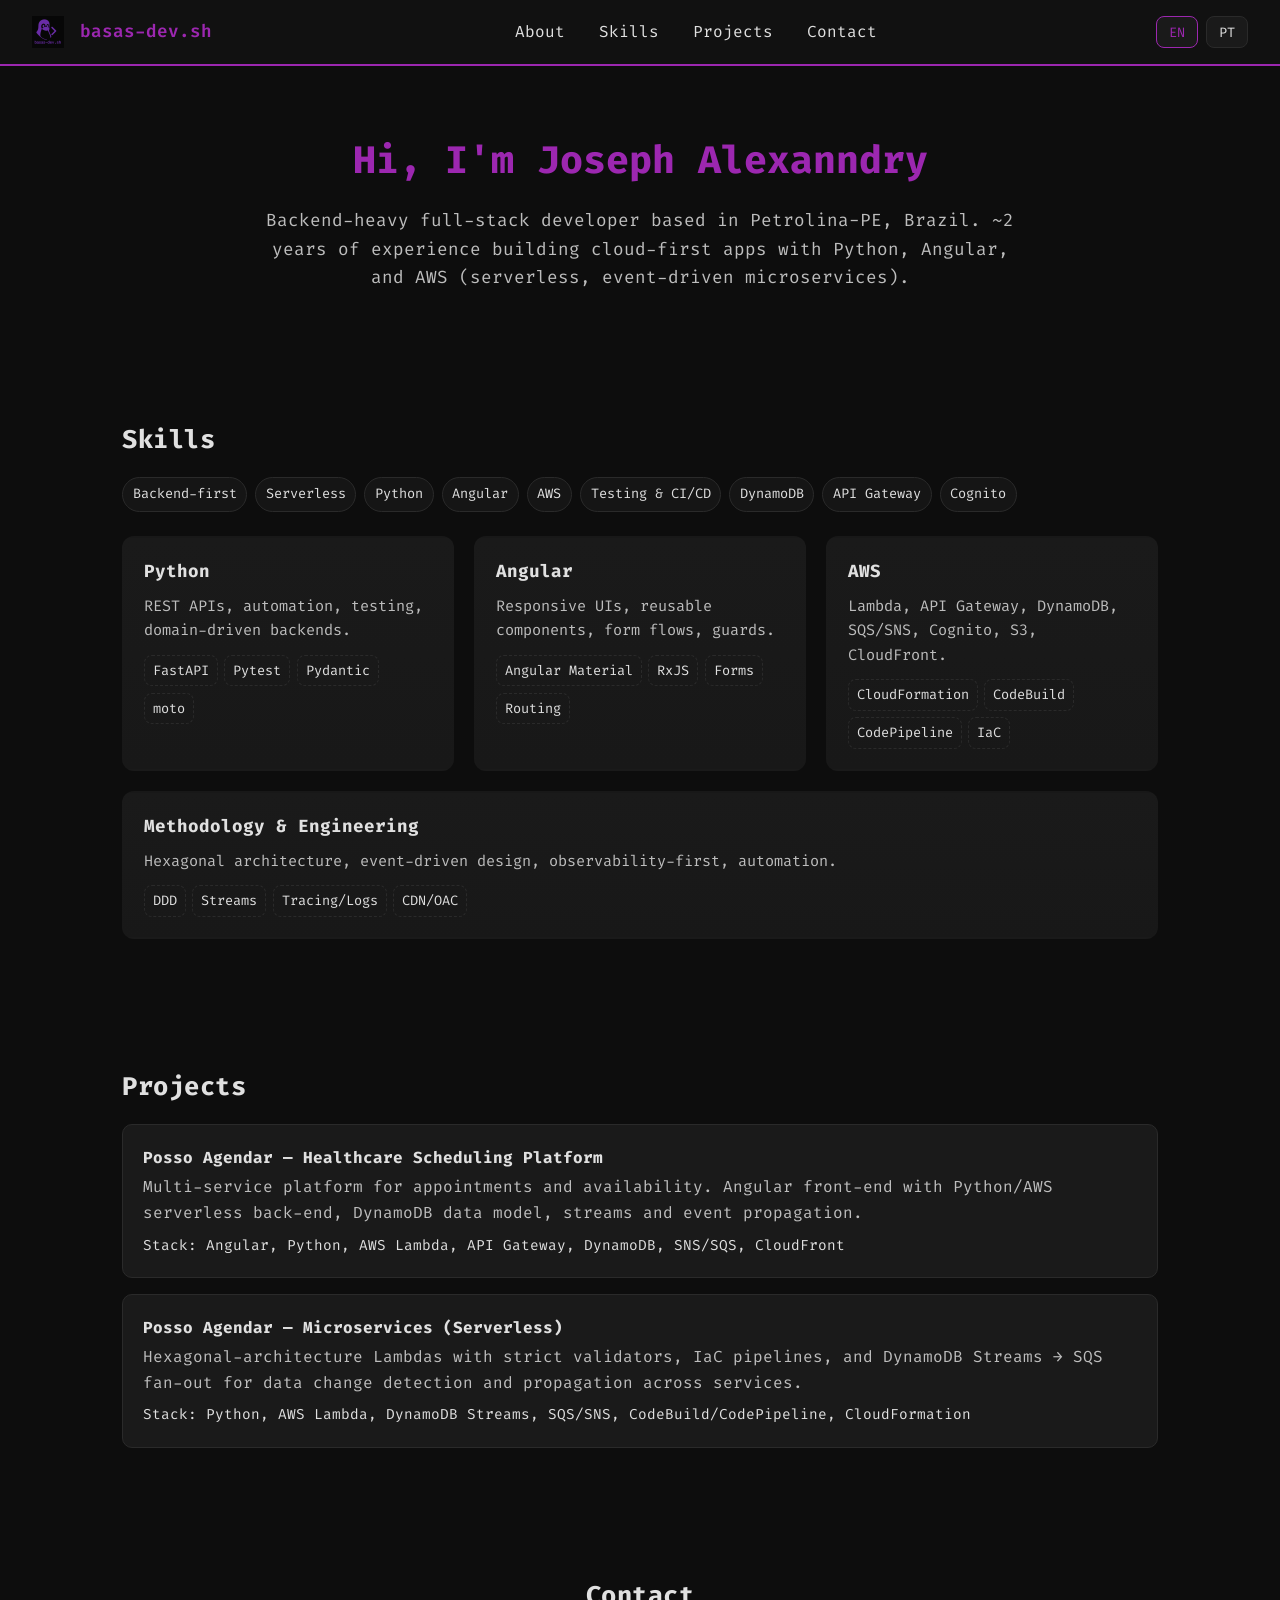
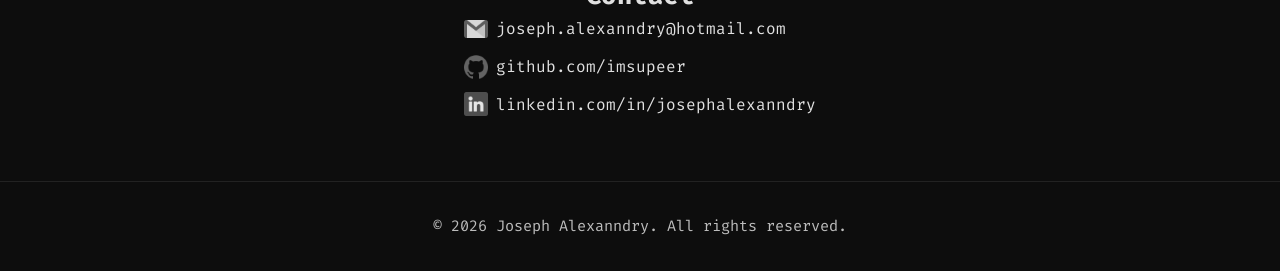
==== index.html @ 950408dd "correct name" ====
<!DOCTYPE html>
<html lang="en" data-lang="en">
  <head>
    <meta charset="UTF-8" />
    <meta name="viewport" content="width=device-width, initial-scale=1" />
    <title>Portfolio | Joseph Alexanndry</title>
    <link rel="icon" href="assets/favicon.ico" type="image/x-icon" />
    <link rel="preconnect" href="https://fonts.googleapis.com" />
    <link rel="preconnect" href="https://fonts.gstatic.com" crossorigin />
    <link href="https://fonts.googleapis.com/css2?family=Fira+Code:wght@400;600&display=swap" rel="stylesheet" />
    <link rel="stylesheet" href="styles.css" />
    <script defer src="script.js"></script>
  </head>
  <body>
    <header>
      <div class="logo">
        <img src="assets/logo.png" alt="Logo" class="logo-icon" />
        basas-dev.sh
      </div>
      <nav>
        <a href="#about" data-i18n="nav.about">About</a>
        <a href="#skills" data-i18n="nav.skills">Skills</a>
        <a href="#projects" data-i18n="nav.projects">Projects</a>
        <a href="#contact" data-i18n="nav.contact">Contact</a>
      </nav>
      <div class="lang-switch">
        <button id="btn-en" data-lang-btn="en" aria-pressed="true">EN</button>
        <button id="btn-pt" data-lang-btn="pt" aria-pressed="false">PT</button>
      </div>
    </header>

    <main>
      <section id="about" class="hero">
        <h1 data-i18n="hero.title">Hi, I'm Joseph Alexanndry</h1>
        <p data-i18n="hero.subtitle">
          Backend-heavy full-stack developer based in Petrolina-PE, Brazil. ~2 years of experience building cloud-first apps with Python, Angular, and
          AWS (serverless, event-driven microservices).
        </p>
      </section>

      <section id="skills" class="skills-section">
        <h2 data-i18n="skills.title">Skills</h2>

        <div class="skills-highlight">
          <div class="badge" data-i18n="skills.badges.backend">Backend-first</div>
          <div class="badge" data-i18n="skills.badges.serverless">Serverless</div>
          <div class="badge">Python</div>
          <div class="badge">Angular</div>
          <div class="badge">AWS</div>
          <div class="badge" data-i18n="skills.badges.testing">Testing & CI/CD</div>
          <div class="badge">DynamoDB</div>
          <div class="badge">API Gateway</div>
          <div class="badge">Cognito</div>
        </div>

        <div class="skill-grid emphasis">
          <article class="skill-card">
            <h3>Python</h3>
            <p data-i18n="skills.python.desc">REST APIs, automation, testing, domain-driven backends.</p>
            <ul class="chips">
              <li>FastAPI</li>
              <li>Pytest</li>
              <li>Pydantic</li>
              <li>moto</li>
            </ul>
          </article>

          <article class="skill-card">
            <h3>Angular</h3>
            <p data-i18n="skills.angular.desc">Responsive UIs, reusable components, form flows, guards.</p>
            <ul class="chips">
              <li>Angular Material</li>
              <li>RxJS</li>
              <li>Forms</li>
              <li>Routing</li>
            </ul>
          </article>

          <article class="skill-card">
            <h3>AWS</h3>
            <p data-i18n="skills.aws.desc">Lambda, API Gateway, DynamoDB, SQS/SNS, Cognito, S3, CloudFront.</p>
            <ul class="chips">
              <li>CloudFormation</li>
              <li>CodeBuild</li>
              <li>CodePipeline</li>
              <li>IaC</li>
            </ul>
          </article>

          <article class="skill-card wide">
            <h3 data-i18n="skills.method.title">Methodology & Engineering</h3>
            <p data-i18n="skills.method.desc">Hexagonal architecture, event-driven design, observability-first, automation.</p>
            <ul class="chips">
              <li>DDD</li>
              <li>Streams</li>
              <li>Tracing/Logs</li>
              <li>CDN/OAC</li>
            </ul>
          </article>
        </div>
      </section>

      <section id="projects" class="projects">
        <h2 data-i18n="projects.title">Projects</h2>

        <div class="project-card">
          <h4>Posso Agendar — Healthcare Scheduling Platform</h4>
          <p data-i18n="projects.pa.desc">
            Multi-service platform for appointments and availability. Angular front-end with Python/AWS serverless back-end, DynamoDB data model,
            streams and event propagation.
          </p>
          <p class="stack">Stack: Angular, Python, AWS Lambda, API Gateway, DynamoDB, SNS/SQS, CloudFront</p>
        </div>

        <div class="project-card">
          <h4>Posso Agendar — Microservices (Serverless)</h4>
          <p data-i18n="projects.ms.desc">
            Hexagonal-architecture Lambdas with strict validators, IaC pipelines, and DynamoDB Streams → SQS fan-out for data change detection and
            propagation across services.
          </p>
          <p class="stack">Stack: Python, AWS Lambda, DynamoDB Streams, SQS/SNS, CodeBuild/CodePipeline, CloudFormation</p>
        </div>
      </section>

      <section id="contact" class="contact">
        <h2 data-i18n="contact.title">Contact</h2>
        <div class="contact-grid">
          <a href="mailto:joseph.alexanndry@hotmail.com" aria-label="Email">
            <img src="assets/mail.png" alt="Email" class="contact-icon" />
            <span>joseph.alexanndry@hotmail.com</span>
          </a>
          <a href="https://github.com/imsupeer" target="_blank" rel="noreferrer" aria-label="GitHub">
            <img src="assets/github.png" alt="GitHub" class="contact-icon" />
            <span>github.com/imsupeer</span>
          </a>
          <a href="https://www.linkedin.com/in/josephalexanndry" target="_blank" rel="noreferrer" aria-label="LinkedIn">
            <img src="assets/linkedin.png" alt="LinkedIn" class="contact-icon" />
            <span>linkedin.com/in/josephalexanndry</span>
          </a>
        </div>
      </section>
    </main>

    <footer>&copy; <span id="year"></span> Joseph Alexanndry. <span data-i18n="footer.rights">All rights reserved.</span></footer>
  </body>
</html>
---- styles.css ----
:root {
  --bg-color: #0d0d0d;
  --text-color: #e0e0e0;
  --accent-color: #9c27b0;
  --muted: #bdbdbd;
  --card: #1a1a1a;
  --font-family: 'Fira Code', monospace;
}

* {
  margin: 0;
  padding: 0;
  box-sizing: border-box;
}

body {
  background-color: var(--bg-color);
  color: var(--text-color);
  font-family: var(--font-family);
  line-height: 1.6;
}

header {
  display: flex;
  gap: 1rem;
  justify-content: space-between;
  align-items: center;
  padding: 1rem 2rem;
  background: #111;
  border-bottom: 2px solid var(--accent-color);
  position: sticky;
  top: 0;
  z-index: 100;
}

.logo-icon {
  width: 32px;
  height: 32px;
  margin-right: 0.5rem;
}

.logo {
  font-size: 1.1rem;
  color: var(--accent-color);
  display: flex;
  align-items: center;
  font-weight: 600;
  gap: 0.5rem;
}

nav a {
  margin-left: 1.5rem;
  color: var(--text-color);
  text-decoration: none;
  position: relative;
  transition: color 0.25s ease;
}

nav a:hover {
  color: var(--accent-color);
}

nav a::after {
  content: '';
  position: absolute;
  width: 0;
  height: 2px;
  background: var(--accent-color);
  left: 0;
  bottom: -4px;
  transition: width 0.25s ease;
}

nav a:hover::after {
  width: 100%;
}

.lang-switch {
  display: flex;
  gap: 0.5rem;
}

.lang-switch button {
  background: #1a1a1a;
  color: var(--text-color);
  border: 1px solid #2a2a2a;
  border-radius: 8px;
  padding: 0.4rem 0.75rem;
  cursor: pointer;
  font-family: var(--font-family);
  font-size: 0.85rem;
}

.lang-switch button[aria-pressed='true'] {
  border-color: var(--accent-color);
  color: var(--accent-color);
}

main section {
  padding: 4rem 2rem;
  max-width: 1100px;
  margin: 0 auto;
}

.hero {
  text-align: center;
}

.hero h1 {
  font-size: 2.4rem;
  margin-bottom: 1rem;
  color: var(--accent-color);
}

.hero p {
  font-size: 1.1rem;
  max-width: 760px;
  margin: 0.5rem auto 0;
  color: var(--muted);
}

.skills-section h2,
.projects h2,
.contact h2 {
  font-size: 1.6rem;
  letter-spacing: 0.5px;
}

.skills-highlight {
  display: flex;
  flex-wrap: wrap;
  gap: 0.5rem;
  margin: 1rem 0 1.5rem;
}

.badge {
  background: #151515;
  border: 1px solid #2a2a2a;
  padding: 0.35rem 0.6rem;
  border-radius: 999px;
  font-size: 0.85rem;
}

.skill-grid {
  display: grid;
  grid-template-columns: repeat(auto-fit, minmax(260px, 1fr));
  gap: 1.25rem;
}

.skill-grid.emphasis .skill-card {
  background: linear-gradient(180deg, #1a1a1a 0%, #181818 100%);
  border: 2px solid transparent;
  transition: transform 0.25s ease, border-color 0.25s ease, box-shadow 0.25s ease;
}

.skill-card {
  padding: 1.25rem;
  border-radius: 12px;
}

.skill-card:hover {
  transform: translateY(-4px);
  border-color: var(--accent-color);
  box-shadow: 0 8px 24px rgba(0, 0, 0, 0.35);
}

.skill-card h3 {
  margin-bottom: 0.5rem;
  color: var(--text-color);
  font-size: 1.1rem;
}

.skill-card p {
  color: var(--muted);
  font-size: 0.95rem;
  margin-bottom: 0.75rem;
}

.skill-card.wide {
  grid-column: 1/-1;
}

.chips {
  display: flex;
  flex-wrap: wrap;
  gap: 0.4rem;
  list-style: none;
}

.chips li {
  border: 1px dashed #2a2a2a;
  padding: 0.25rem 0.5rem;
  border-radius: 8px;
  font-size: 0.85rem;
  color: var(--text-color);
}

.projects {
  display: grid;
  gap: 1rem;
}

.project-card {
  background: #1a1a1a;
  padding: 1.25rem;
  border-radius: 10px;
  border: 1px solid #2a2a2a;
}

.project-card h4 {
  color: var(--text-color);
  margin-bottom: 0.25rem;
}

.project-card p {
  color: var(--muted);
}

.project-card .stack {
  margin-top: 0.5rem;
  font-size: 0.9rem;
  color: var(--text-color);
}

.contact {
  text-align: center;
}

.contact-grid {
  display: grid;
  gap: 0.75rem;
  justify-content: center;
}

.contact a {
  display: inline-flex;
  align-items: center;
  gap: 0.5rem;
  color: var(--text-color);
  text-decoration: none;
}

.contact .contact-icon {
  width: 24px;
  height: 24px;
  filter: grayscale(1) brightness(0.9);
  transition: transform 0.2s ease, filter 0.2s ease;
}

.contact a:hover .contact-icon {
  transform: translateY(-2px);
  filter: none;
}

footer {
  text-align: center;
  padding: 2rem 1rem;
  border-top: 1px solid #222;
  color: var(--muted);
  font-size: 0.95rem;
}

@media (max-width: 720px) {
  header {
    padding: 0.75rem 1rem;
  }
  nav a {
    margin-left: 1rem;
  }
  .hero h1 {
    font-size: 2rem;
  }
}
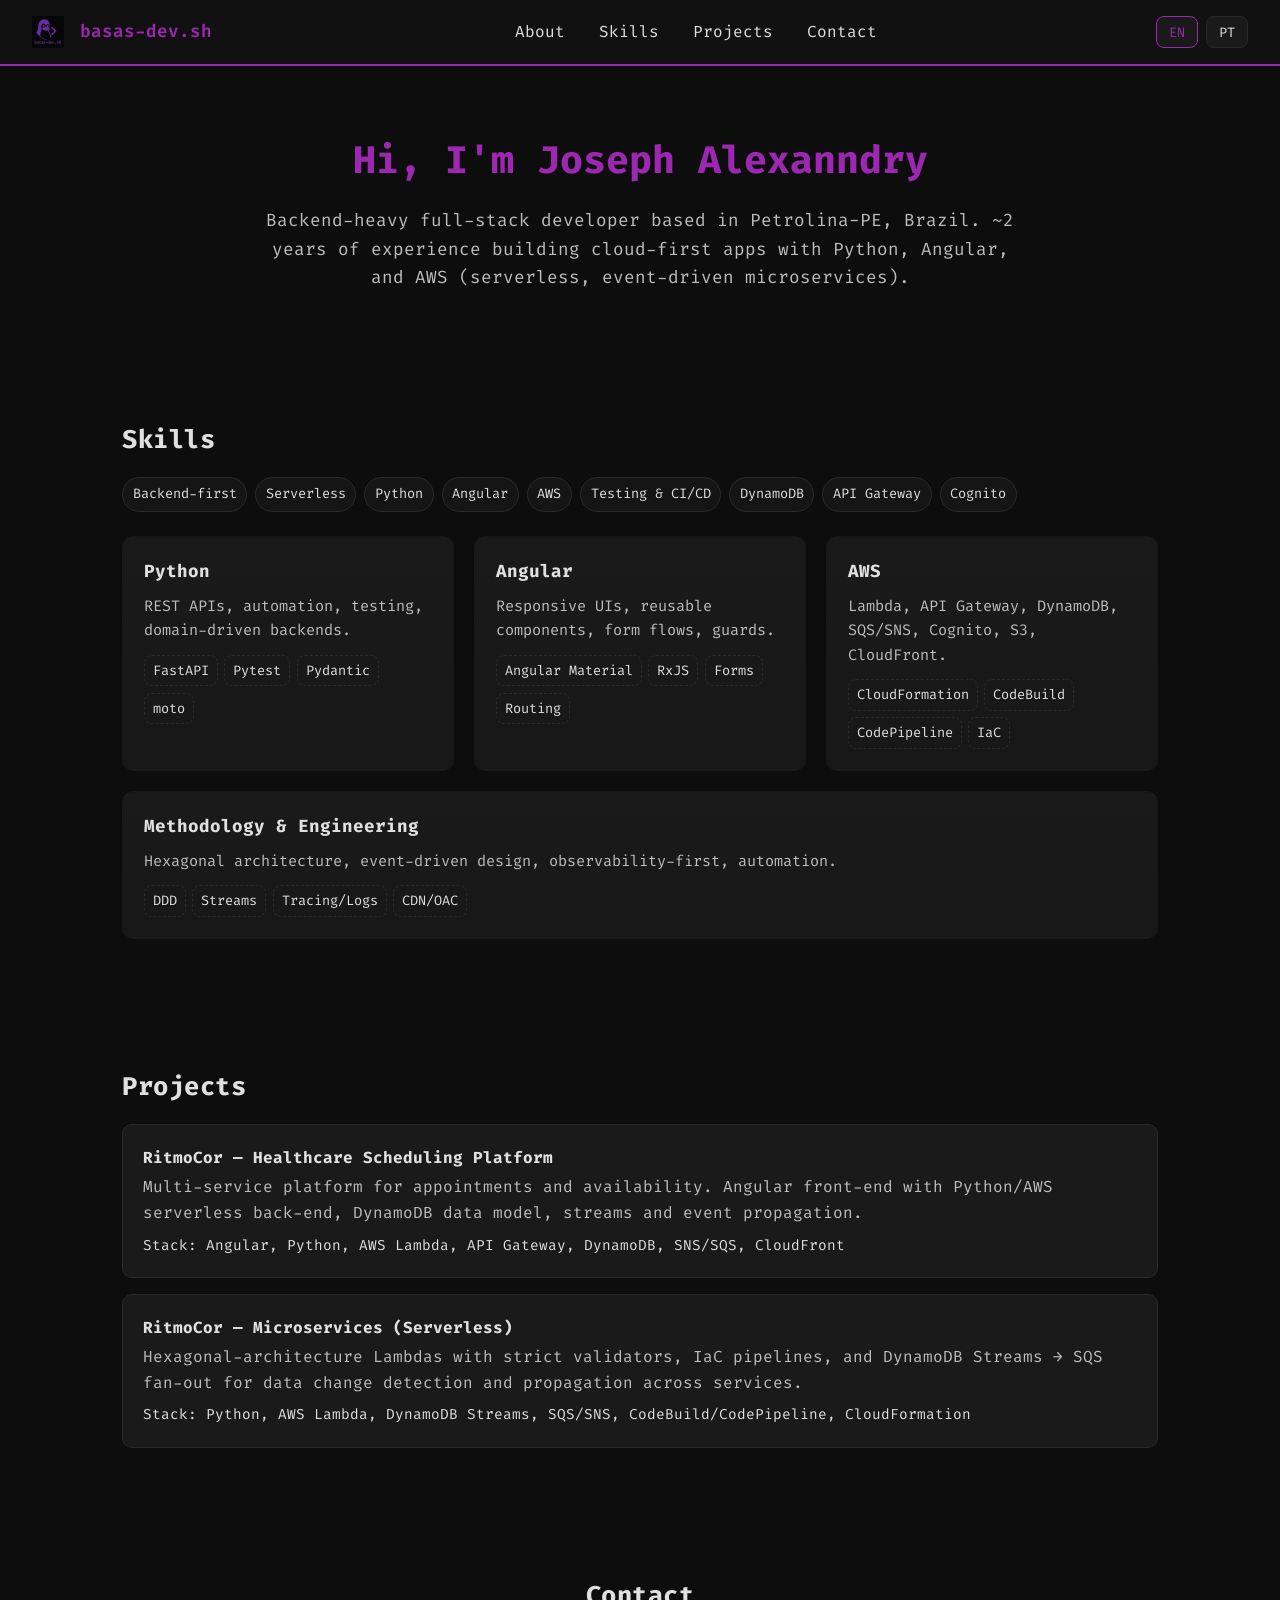
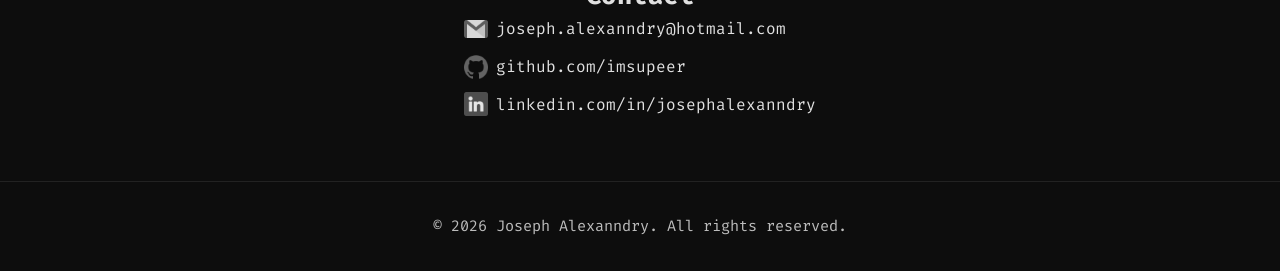
==== commit ac7dbf5f: "correct company name" ====
--- a/index.html
+++ b/index.html
@@ -104,7 +104,7 @@
         <h2 data-i18n="projects.title">Projects</h2>
 
         <div class="project-card">
-          <h4>Posso Agendar — Healthcare Scheduling Platform</h4>
+          <h4>RitmoCor — Healthcare Scheduling Platform</h4>
           <p data-i18n="projects.pa.desc">
             Multi-service platform for appointments and availability. Angular front-end with Python/AWS serverless back-end, DynamoDB data model,
             streams and event propagation.
@@ -113,7 +113,7 @@
         </div>
 
         <div class="project-card">
-          <h4>Posso Agendar — Microservices (Serverless)</h4>
+          <h4>RitmoCor — Microservices (Serverless)</h4>
           <p data-i18n="projects.ms.desc">
             Hexagonal-architecture Lambdas with strict validators, IaC pipelines, and DynamoDB Streams → SQS fan-out for data change detection and
             propagation across services.
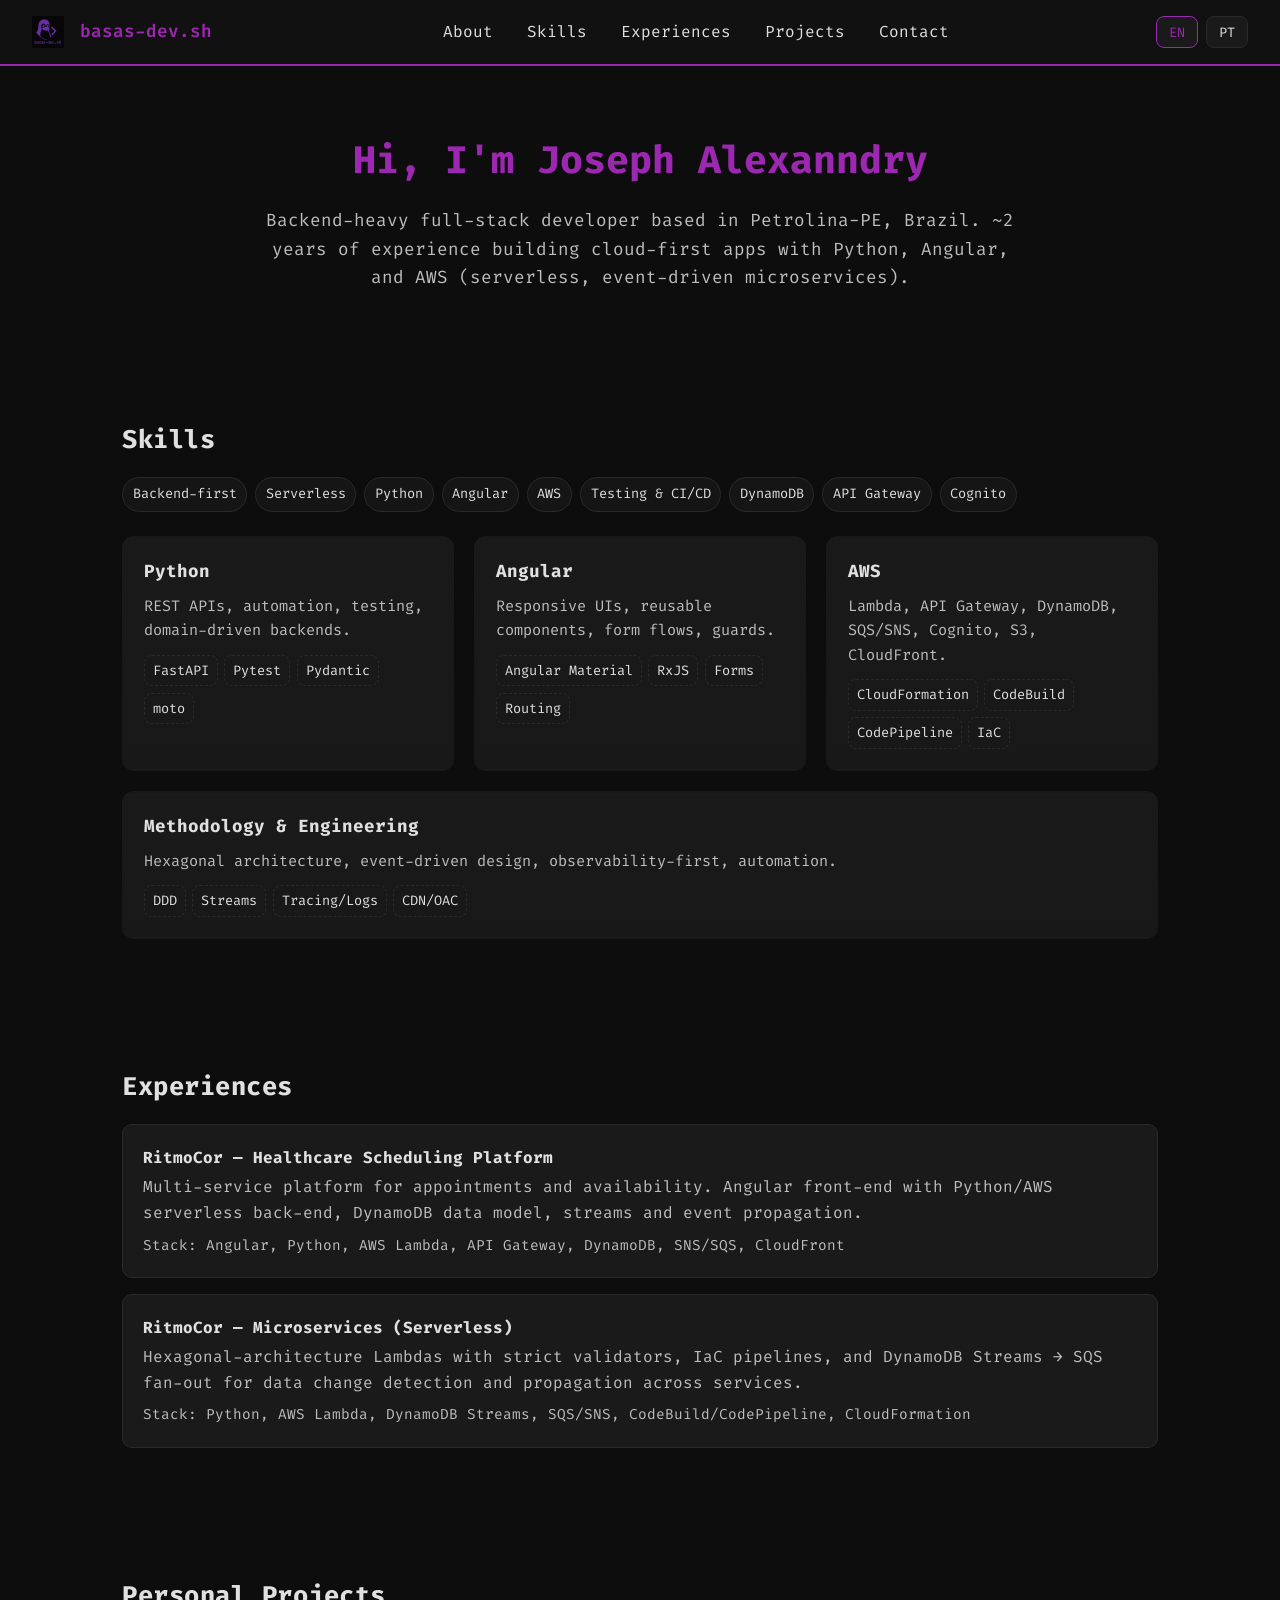
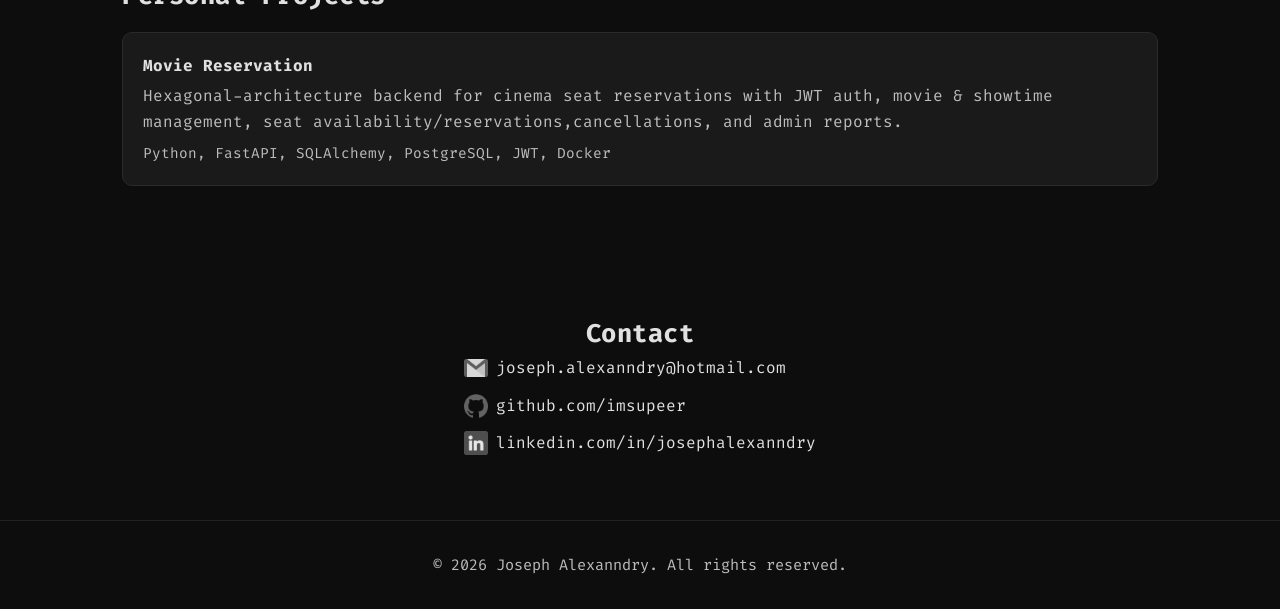
==== commit 75086ed9: "updating infos" ====
--- a/index.html
+++ b/index.html
@@ -20,6 +20,7 @@
       <nav>
         <a href="#about" data-i18n="nav.about">About</a>
         <a href="#skills" data-i18n="nav.skills">Skills</a>
+        <a href="#experiences" data-i18n="nav.experiences">Experiences</a>
         <a href="#projects" data-i18n="nav.projects">Projects</a>
         <a href="#contact" data-i18n="nav.contact">Contact</a>
       </nav>
@@ -100,26 +101,51 @@
         </div>
       </section>
 
-      <section id="projects" class="projects">
-        <h2 data-i18n="projects.title">Projects</h2>
+      <section id="experiences" class="experiences">
+        <h2 data-i18n="experiences.title">Experiences</h2>
 
-        <div class="project-card">
+        <div class="experience-card">
           <h4>RitmoCor — Healthcare Scheduling Platform</h4>
-          <p data-i18n="projects.pa.desc">
+          <p data-i18n="experiences.pa.desc">
             Multi-service platform for appointments and availability. Angular front-end with Python/AWS serverless back-end, DynamoDB data model,
             streams and event propagation.
           </p>
           <p class="stack">Stack: Angular, Python, AWS Lambda, API Gateway, DynamoDB, SNS/SQS, CloudFront</p>
         </div>
 
-        <div class="project-card">
+        <div class="experience-card">
           <h4>RitmoCor — Microservices (Serverless)</h4>
-          <p data-i18n="projects.ms.desc">
+          <p data-i18n="experiences.ms.desc">
             Hexagonal-architecture Lambdas with strict validators, IaC pipelines, and DynamoDB Streams → SQS fan-out for data change detection and
             propagation across services.
           </p>
           <p class="stack">Stack: Python, AWS Lambda, DynamoDB Streams, SQS/SNS, CodeBuild/CodePipeline, CloudFormation</p>
         </div>
+      </section>
+
+      <section id="projects" class="projects">
+        <h2 data-i18n="projects.title">Projects</h2>
+
+        <a class="project-card project-link" href="https://github.com/imsupeer/movieReservationSystemBackend" target="_blank" rel="noreferrer">
+          <h4>Movie Reservation</h4>
+          <p data-i18n="projects.movieres.desc">
+            Hexagonal-architecture backend for cinema seat reservations with JWT auth, movie & showtime management, seat availability/reservations,
+            cancellations, and admin reports.
+          </p>
+          <p class="stack">Python, FastAPI, SQLAlchemy, PostgreSQL, JWT, Docker</p>
+        </a>
+
+        <!-- <a class="project-card project-link" href="https://github.com/imsupeer/angular-cognito-admin-starter" target="_blank" rel="noreferrer">
+          <h4>angular-cognito-admin-starter</h4>
+          <p data-i18n="projects.angular.desc">Angular admin shell with Cognito auth, guards, interceptors and dark theme.</p>
+          <p class="stack">Angular, Material, Cognito</p>
+        </a>
+
+        <a class="project-card project-link" href="https://github.com/imsupeer/dynamodb-streams-change-propagation" target="_blank" rel="noreferrer">
+          <h4>dynamodb-streams-change-propagation</h4>
+          <p data-i18n="projects.streams.desc">CDC pattern with Streams → SQS, idempotency, DLQ and replay.</p>
+          <p class="stack">Lambda, DynamoDB Streams, SQS/SNS</p>
+        </a> -->
       </section>
 
       <section id="contact" class="contact">
--- a/styles.css
+++ b/styles.css
@@ -55,11 +55,9 @@
   position: relative;
   transition: color 0.25s ease;
 }
-
 nav a:hover {
   color: var(--accent-color);
 }
-
 nav a::after {
   content: '';
   position: absolute;
@@ -70,7 +68,6 @@
   bottom: -4px;
   transition: width 0.25s ease;
 }
-
 nav a:hover::after {
   width: 100%;
 }
@@ -79,7 +76,6 @@
   display: flex;
   gap: 0.5rem;
 }
-
 .lang-switch button {
   background: #1a1a1a;
   color: var(--text-color);
@@ -90,7 +86,6 @@
   font-family: var(--font-family);
   font-size: 0.85rem;
 }
-
 .lang-switch button[aria-pressed='true'] {
   border-color: var(--accent-color);
   color: var(--accent-color);
@@ -105,13 +100,11 @@
 .hero {
   text-align: center;
 }
-
 .hero h1 {
   font-size: 2.4rem;
   margin-bottom: 1rem;
   color: var(--accent-color);
 }
-
 .hero p {
   font-size: 1.1rem;
   max-width: 760px;
@@ -121,6 +114,7 @@
 
 .skills-section h2,
 .projects h2,
+.experiences h2,
 .contact h2 {
   font-size: 1.6rem;
   letter-spacing: 0.5px;
@@ -132,7 +126,6 @@
   gap: 0.5rem;
   margin: 1rem 0 1.5rem;
 }
-
 .badge {
   background: #151515;
   border: 1px solid #2a2a2a;
@@ -146,36 +139,30 @@
   grid-template-columns: repeat(auto-fit, minmax(260px, 1fr));
   gap: 1.25rem;
 }
-
 .skill-grid.emphasis .skill-card {
   background: linear-gradient(180deg, #1a1a1a 0%, #181818 100%);
   border: 2px solid transparent;
   transition: transform 0.25s ease, border-color 0.25s ease, box-shadow 0.25s ease;
 }
-
 .skill-card {
   padding: 1.25rem;
   border-radius: 12px;
 }
-
 .skill-card:hover {
   transform: translateY(-4px);
   border-color: var(--accent-color);
   box-shadow: 0 8px 24px rgba(0, 0, 0, 0.35);
 }
-
 .skill-card h3 {
   margin-bottom: 0.5rem;
   color: var(--text-color);
   font-size: 1.1rem;
 }
-
 .skill-card p {
   color: var(--muted);
   font-size: 0.95rem;
   margin-bottom: 0.75rem;
 }
-
 .skill-card.wide {
   grid-column: 1/-1;
 }
@@ -186,7 +173,6 @@
   gap: 0.4rem;
   list-style: none;
 }
-
 .chips li {
   border: 1px dashed #2a2a2a;
   padding: 0.25rem 0.5rem;
@@ -195,28 +181,32 @@
   color: var(--text-color);
 }
 
-.projects {
+.projects,
+.experiences {
   display: grid;
   gap: 1rem;
 }
-
-.project-card {
+.project-card,
+.experience-card {
   background: #1a1a1a;
   padding: 1.25rem;
   border-radius: 10px;
   border: 1px solid #2a2a2a;
 }
-
-.project-card h4 {
+.project-link {
+  text-decoration: none;
+  color: inherit;
+}
+.project-card h4,
+.experience-card h4 {
   color: var(--text-color);
   margin-bottom: 0.25rem;
 }
-
-.project-card p {
-  color: var(--muted);
-}
-
-.project-card .stack {
+.project-card p,
+.experience-card p {
+  color: var(--muted);
+}
+.stack {
   margin-top: 0.5rem;
   font-size: 0.9rem;
   color: var(--text-color);
@@ -225,13 +215,11 @@
 .contact {
   text-align: center;
 }
-
 .contact-grid {
   display: grid;
   gap: 0.75rem;
   justify-content: center;
 }
-
 .contact a {
   display: inline-flex;
   align-items: center;
@@ -239,14 +227,12 @@
   color: var(--text-color);
   text-decoration: none;
 }
-
 .contact .contact-icon {
   width: 24px;
   height: 24px;
   filter: grayscale(1) brightness(0.9);
   transition: transform 0.2s ease, filter 0.2s ease;
 }
-
 .contact a:hover .contact-icon {
   transform: translateY(-2px);
   filter: none;
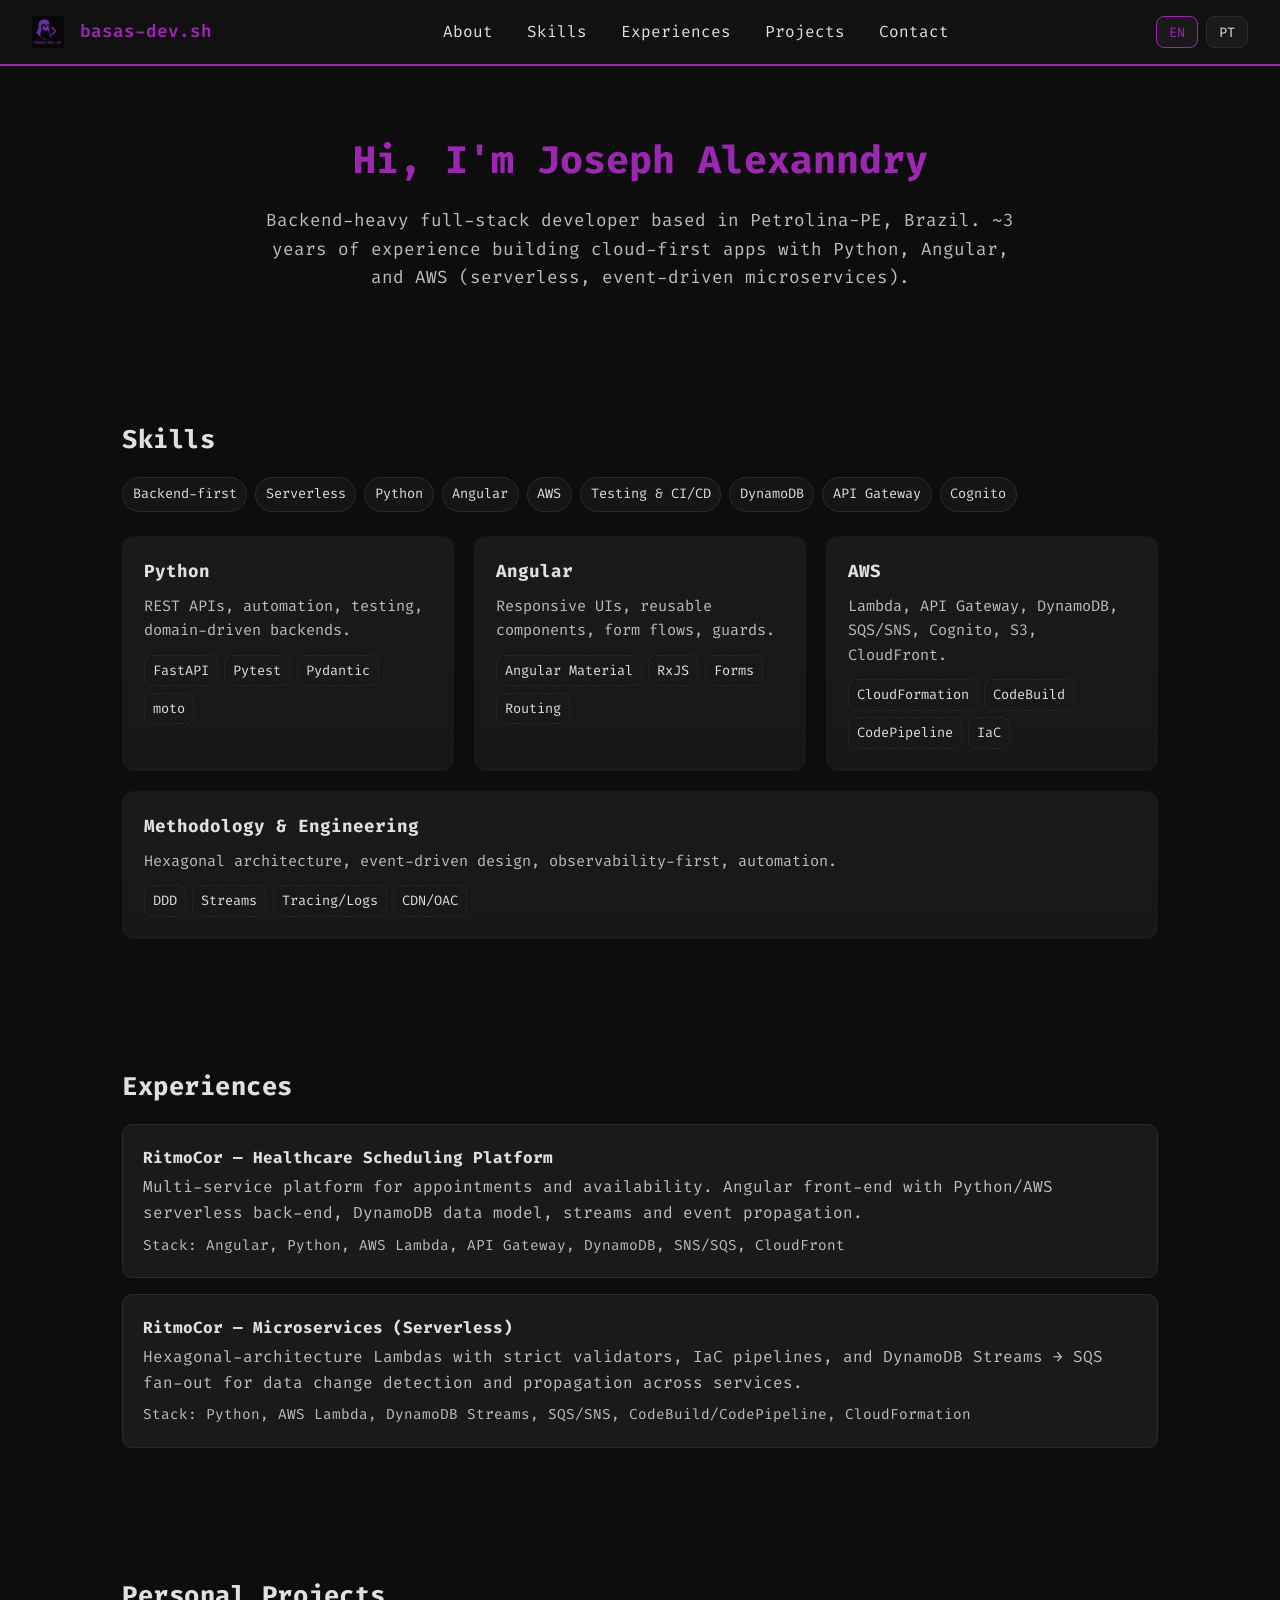
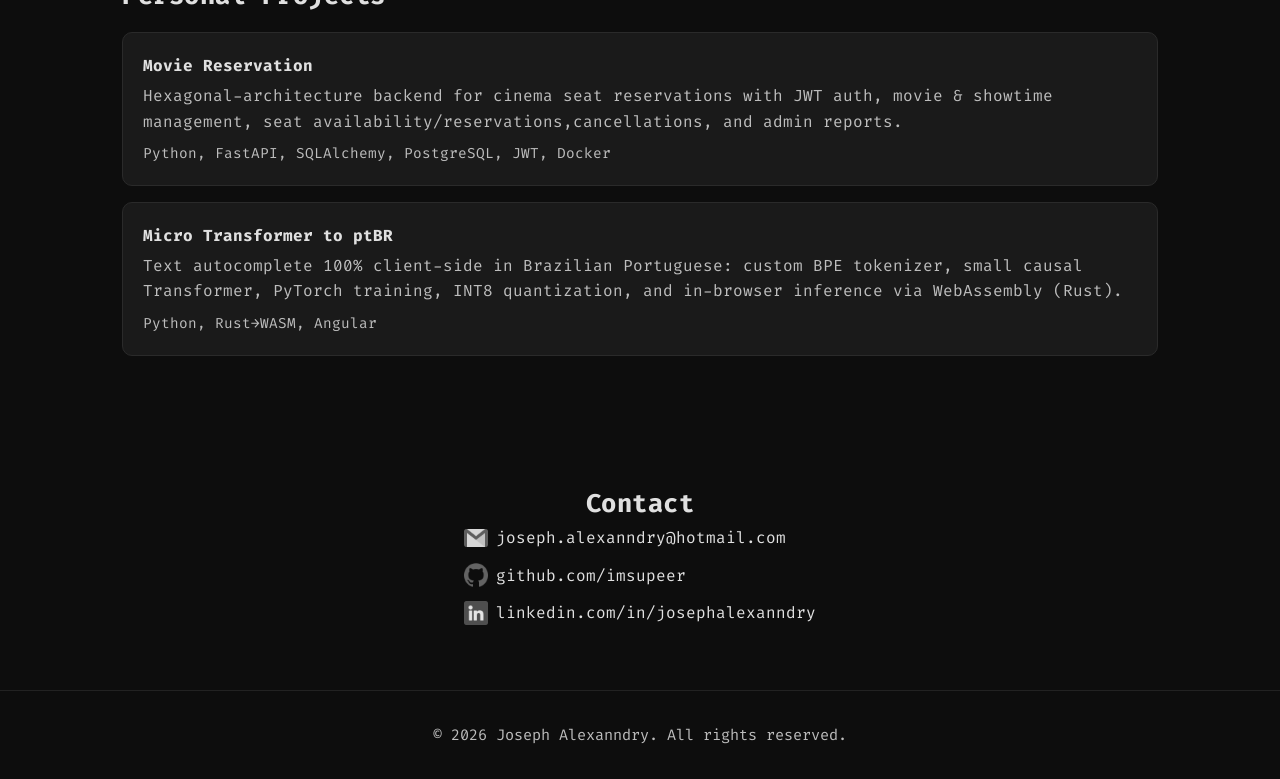
==== commit 798594e7: "update" ====
--- a/index.html
+++ b/index.html
@@ -34,7 +34,7 @@
       <section id="about" class="hero">
         <h1 data-i18n="hero.title">Hi, I'm Joseph Alexanndry</h1>
         <p data-i18n="hero.subtitle">
-          Backend-heavy full-stack developer based in Petrolina-PE, Brazil. ~2 years of experience building cloud-first apps with Python, Angular, and
+          Backend-heavy full-stack developer based in Petrolina-PE, Brazil. ~3 years of experience building cloud-first apps with Python, Angular, and
           AWS (serverless, event-driven microservices).
         </p>
       </section>
@@ -135,17 +135,14 @@
           <p class="stack">Python, FastAPI, SQLAlchemy, PostgreSQL, JWT, Docker</p>
         </a>
 
-        <!-- <a class="project-card project-link" href="https://github.com/imsupeer/angular-cognito-admin-starter" target="_blank" rel="noreferrer">
-          <h4>angular-cognito-admin-starter</h4>
-          <p data-i18n="projects.angular.desc">Angular admin shell with Cognito auth, guards, interceptors and dark theme.</p>
-          <p class="stack">Angular, Material, Cognito</p>
+        <a class="project-card project-link" href="https://github.com/imsupeer/microTransformerptBR" target="_blank" rel="noreferrer">
+          <h4>Micro Transformer to ptBR</h4>
+          <p data-i18n="projects.micro.desc">
+            Text autocomplete 100% client-side in Brazilian Portuguese: custom BPE tokenizer, small causal Transformer, PyTorch training, INT8
+            quantization, and in-browser inference via WebAssembly (Rust).
+          </p>
+          <p class="stack">Python, Rust→WASM, Angular</p>
         </a>
-
-        <a class="project-card project-link" href="https://github.com/imsupeer/dynamodb-streams-change-propagation" target="_blank" rel="noreferrer">
-          <h4>dynamodb-streams-change-propagation</h4>
-          <p data-i18n="projects.streams.desc">CDC pattern with Streams → SQS, idempotency, DLQ and replay.</p>
-          <p class="stack">Lambda, DynamoDB Streams, SQS/SNS</p>
-        </a> -->
       </section>
 
       <section id="contact" class="contact">
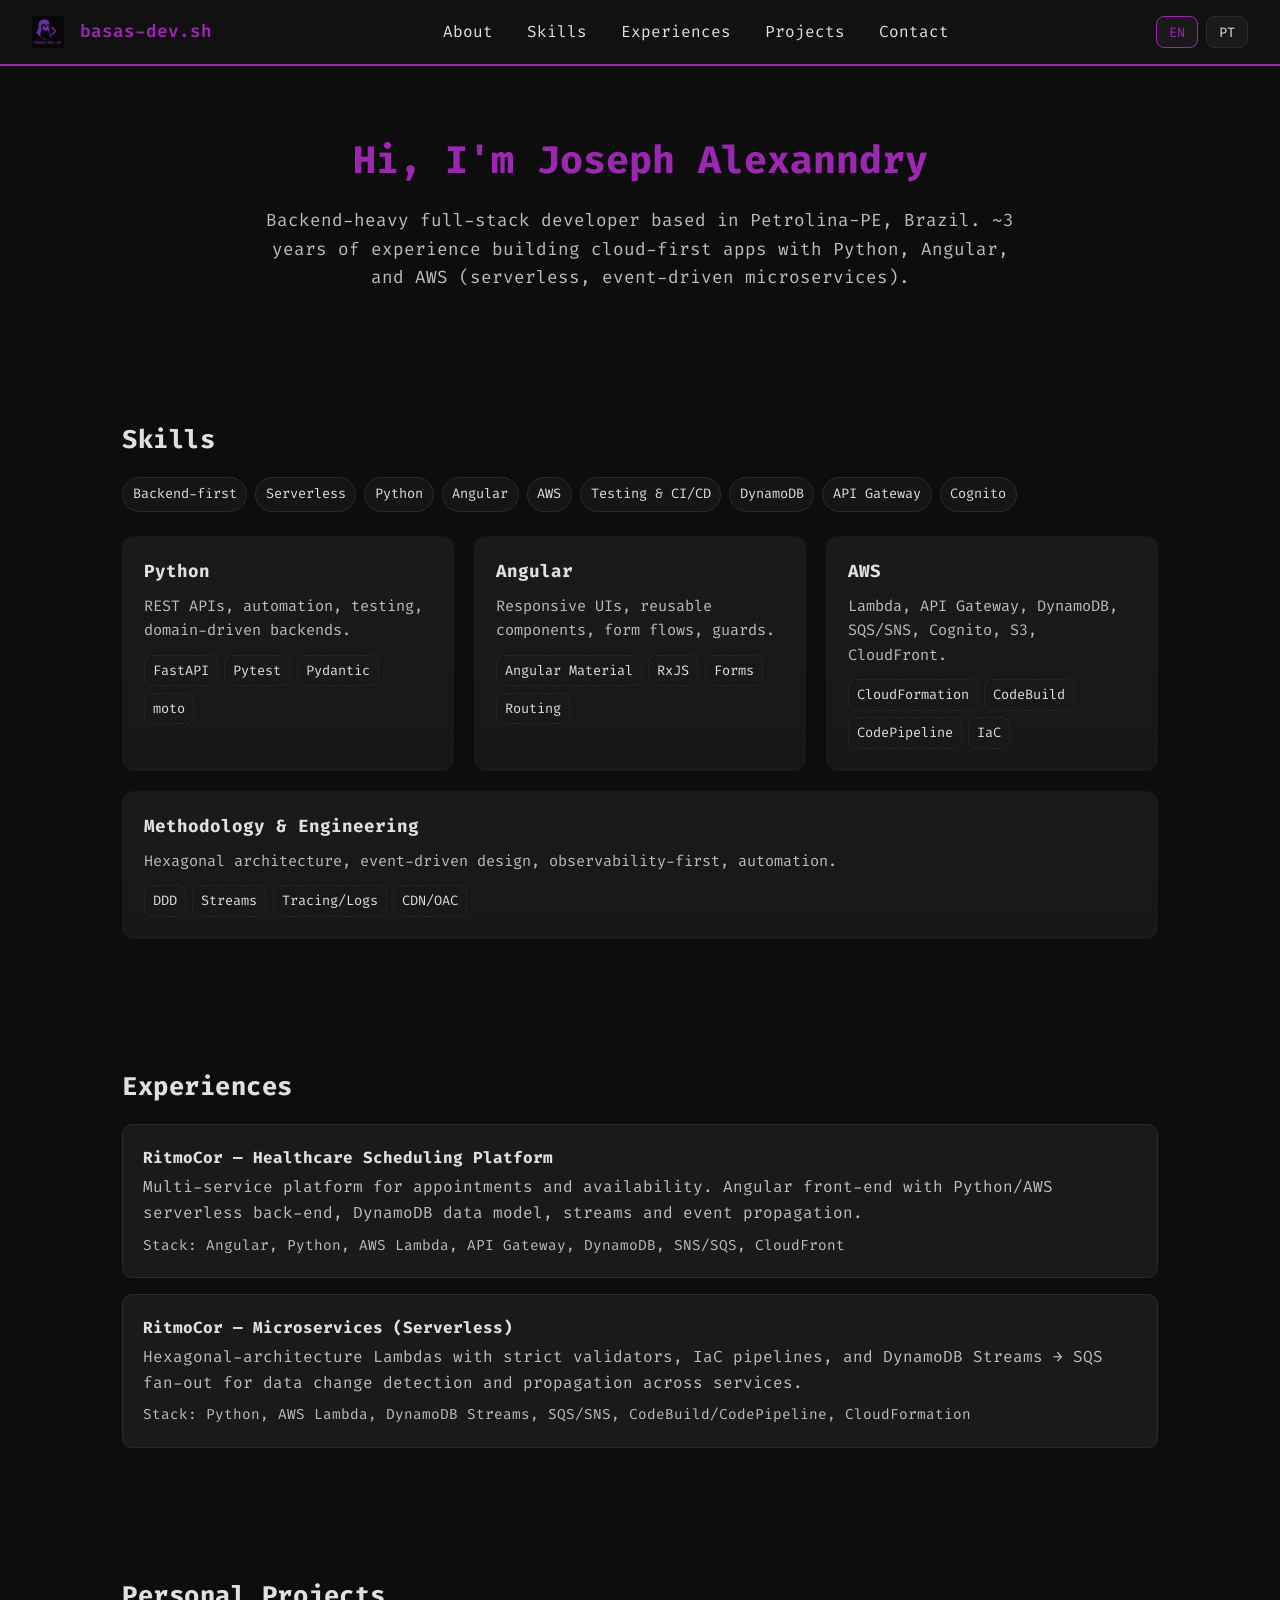
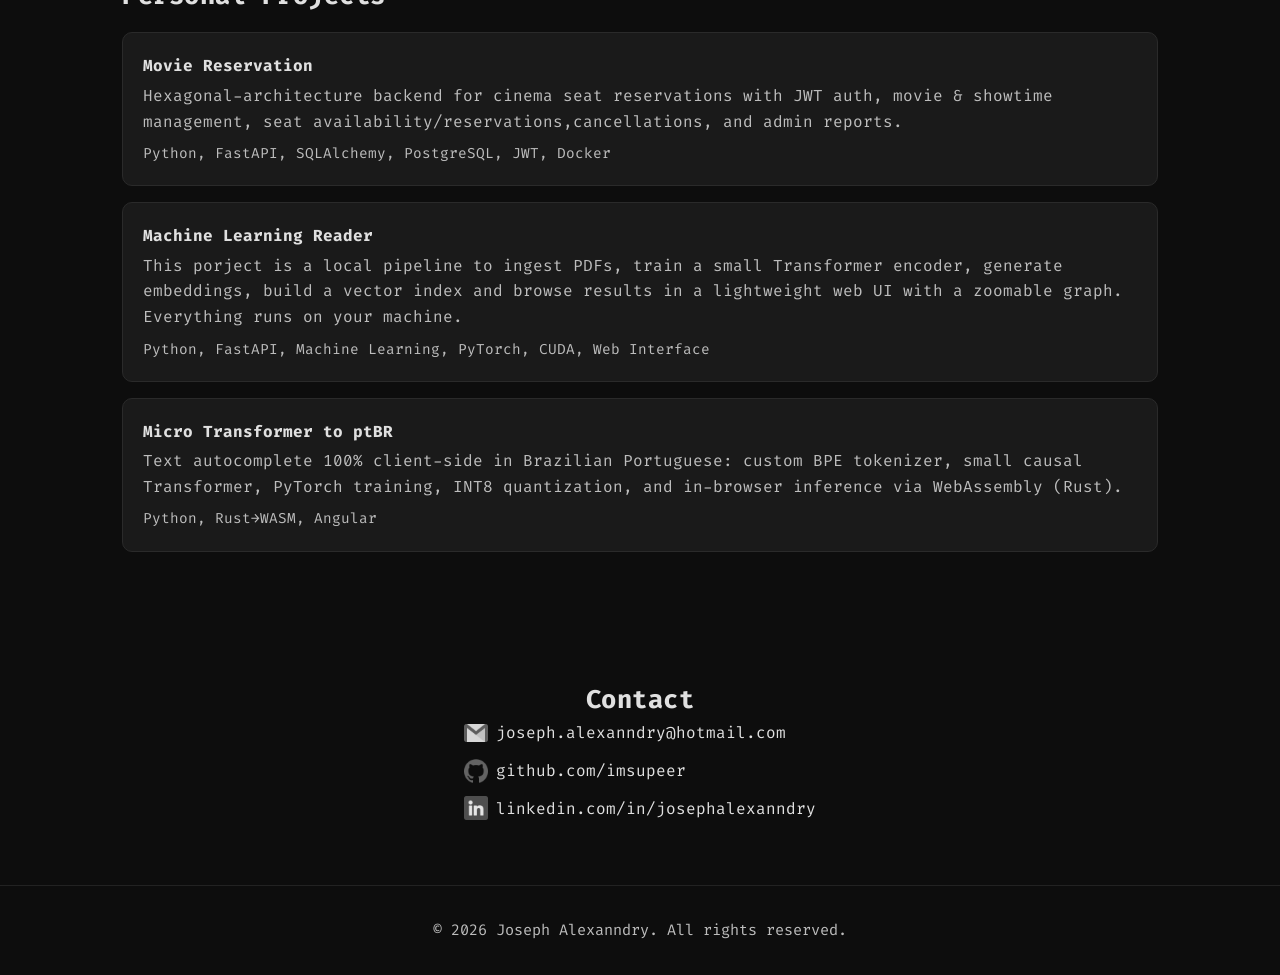
==== commit 170dabc1: "adding new project" ====
--- a/index.html
+++ b/index.html
@@ -135,6 +135,15 @@
           <p class="stack">Python, FastAPI, SQLAlchemy, PostgreSQL, JWT, Docker</p>
         </a>
 
+        <a class="project-card project-link" href="https://github.com/imsupeer/simpleMachineLearningProject" target="_blank" rel="noreferrer">
+          <h4>Machine Learning Reader</h4>
+          <p data-i18n="projects.machine.desc">
+            This porject is a local pipeline to ingest PDFs, train a small Transformer encoder, generate embeddings, build a vector index and browse
+            results in a lightweight web UI with a zoomable graph. Everything runs on your machine.
+          </p>
+          <p class="stack">Python, FastAPI, Machine Learning, PyTorch, CUDA, Web Interface</p>
+        </a>
+
         <a class="project-card project-link" href="https://github.com/imsupeer/microTransformerptBR" target="_blank" rel="noreferrer">
           <h4>Micro Transformer to ptBR</h4>
           <p data-i18n="projects.micro.desc">
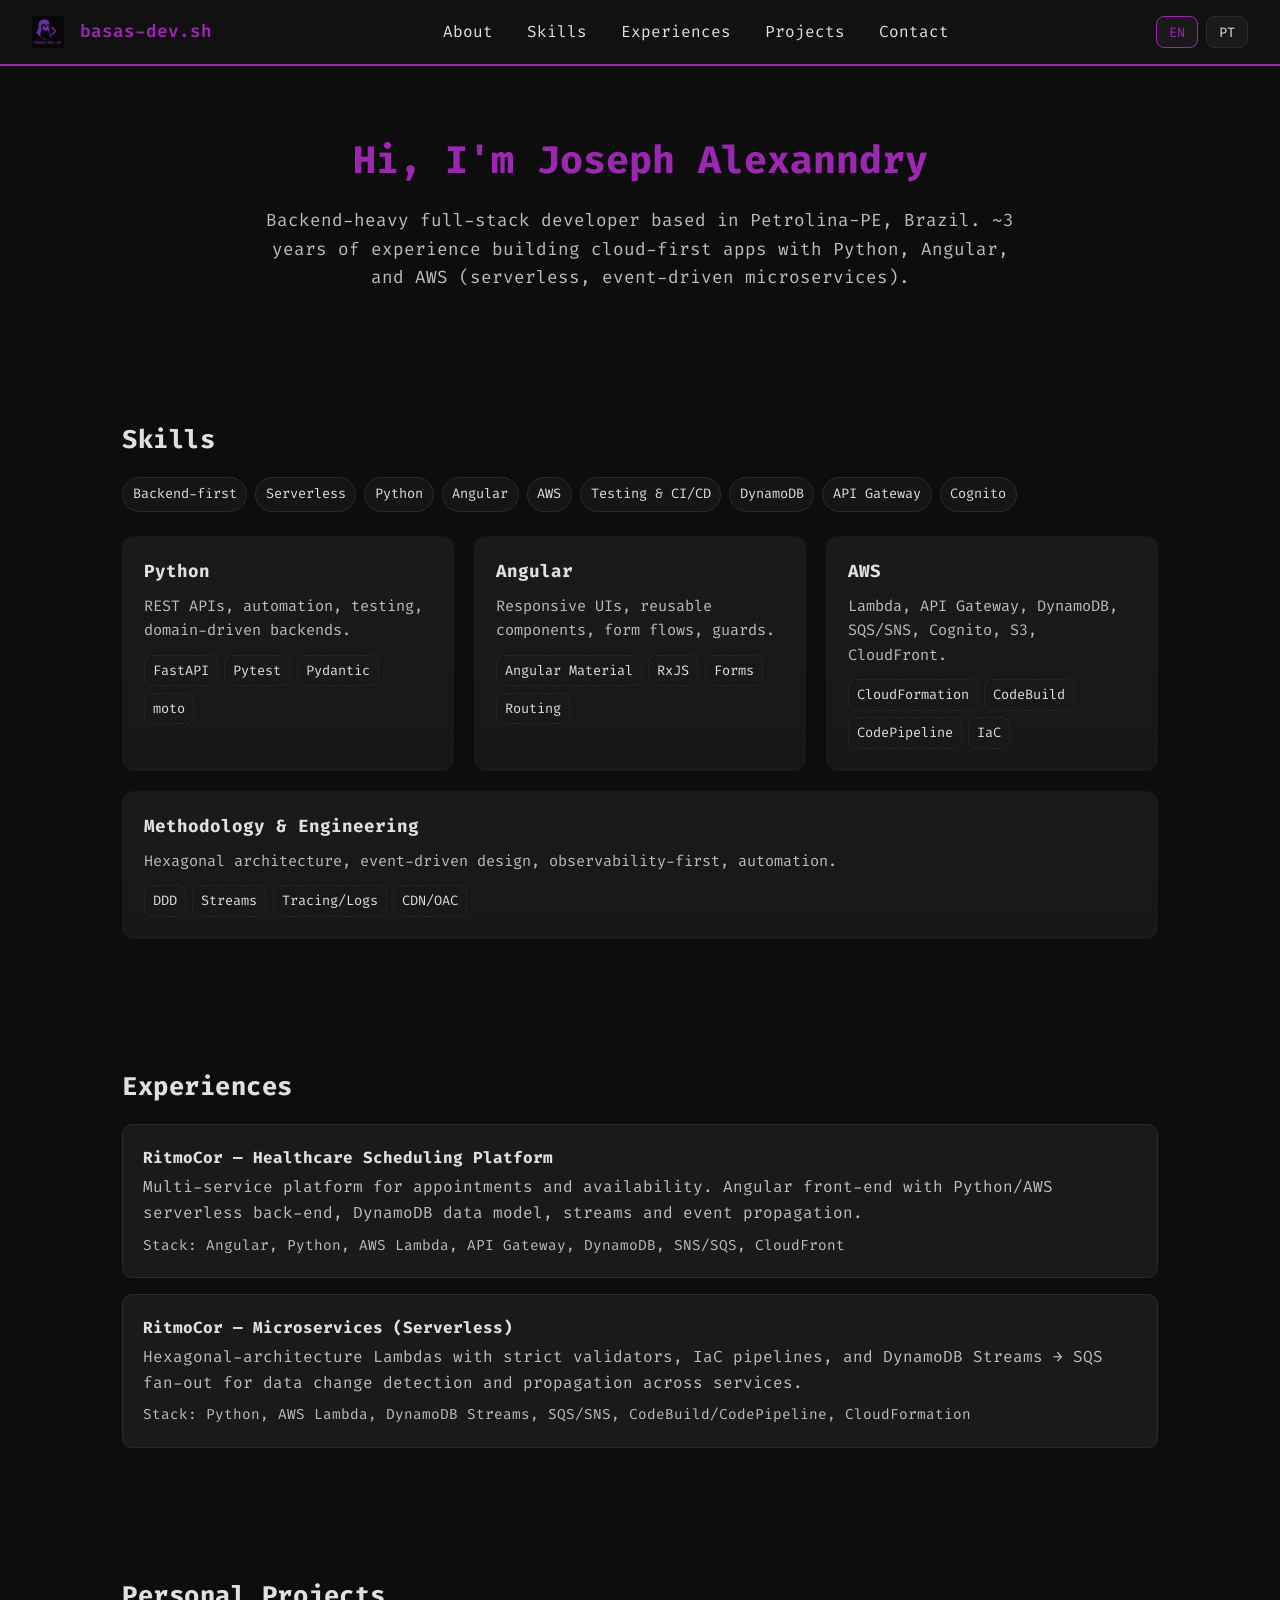
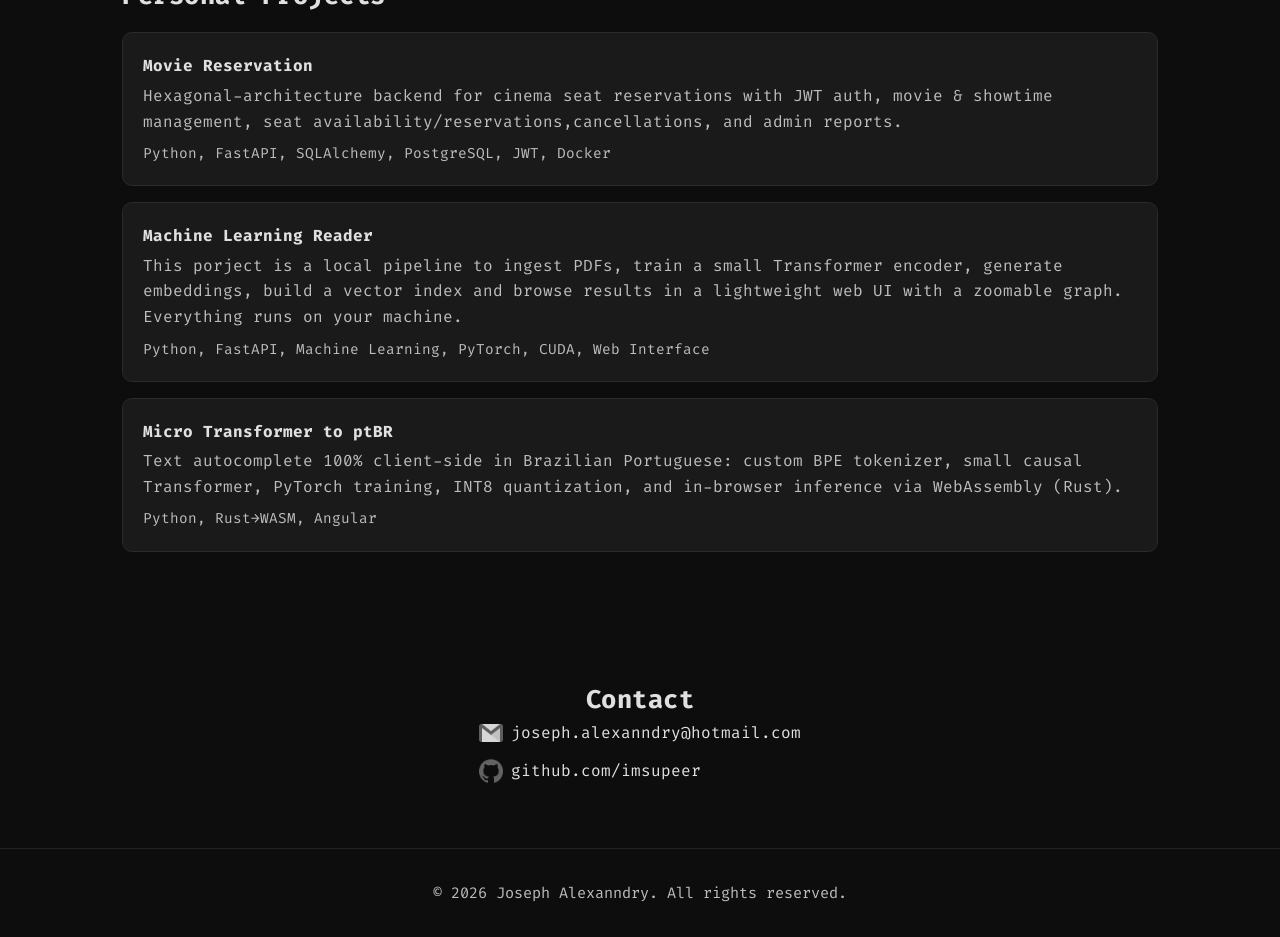
==== commit 61e7626b: "Update index.html" ====
--- a/index.html
+++ b/index.html
@@ -165,10 +165,10 @@
             <img src="assets/github.png" alt="GitHub" class="contact-icon" />
             <span>github.com/imsupeer</span>
           </a>
-          <a href="https://www.linkedin.com/in/josephalexanndry" target="_blank" rel="noreferrer" aria-label="LinkedIn">
+          <!-- <a href="https://www.linkedin.com/in/josephalexanndry" target="_blank" rel="noreferrer" aria-label="LinkedIn">
             <img src="assets/linkedin.png" alt="LinkedIn" class="contact-icon" />
             <span>linkedin.com/in/josephalexanndry</span>
-          </a>
+          </a> -->
         </div>
       </section>
     </main>
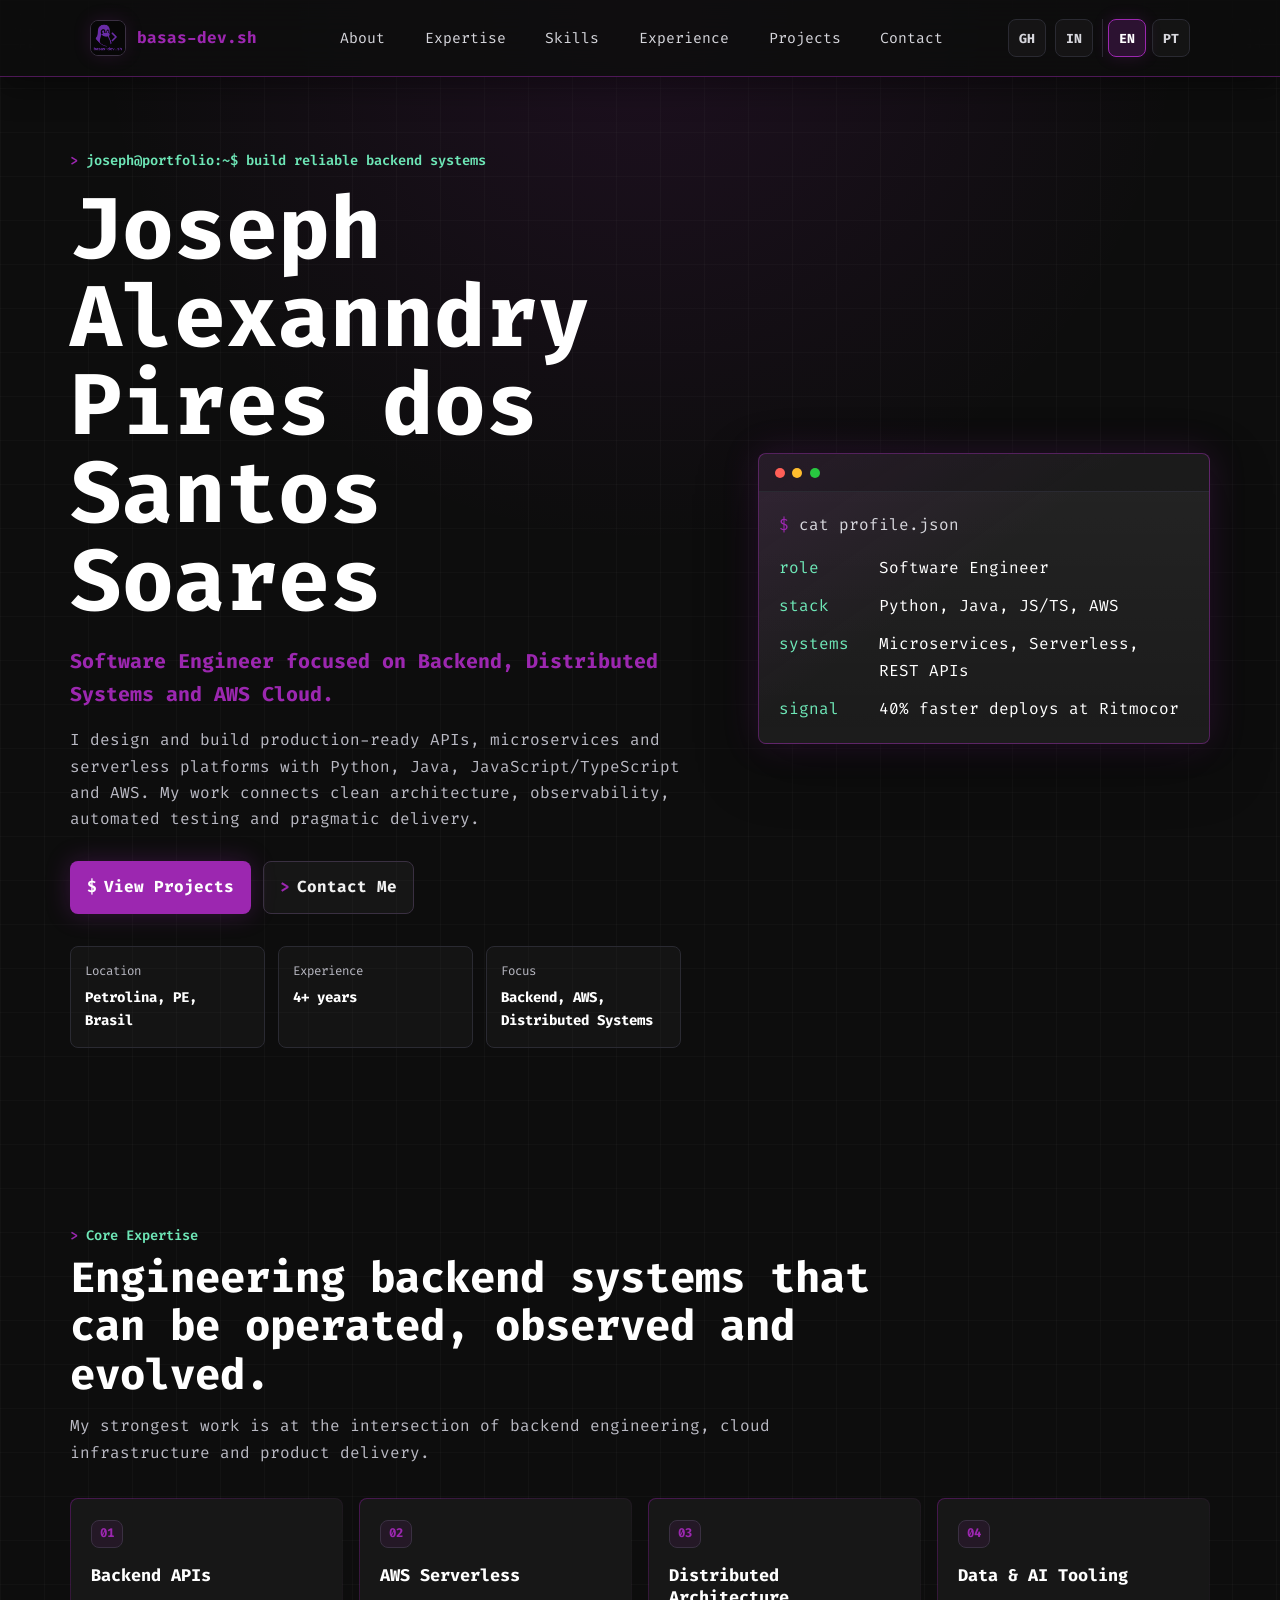
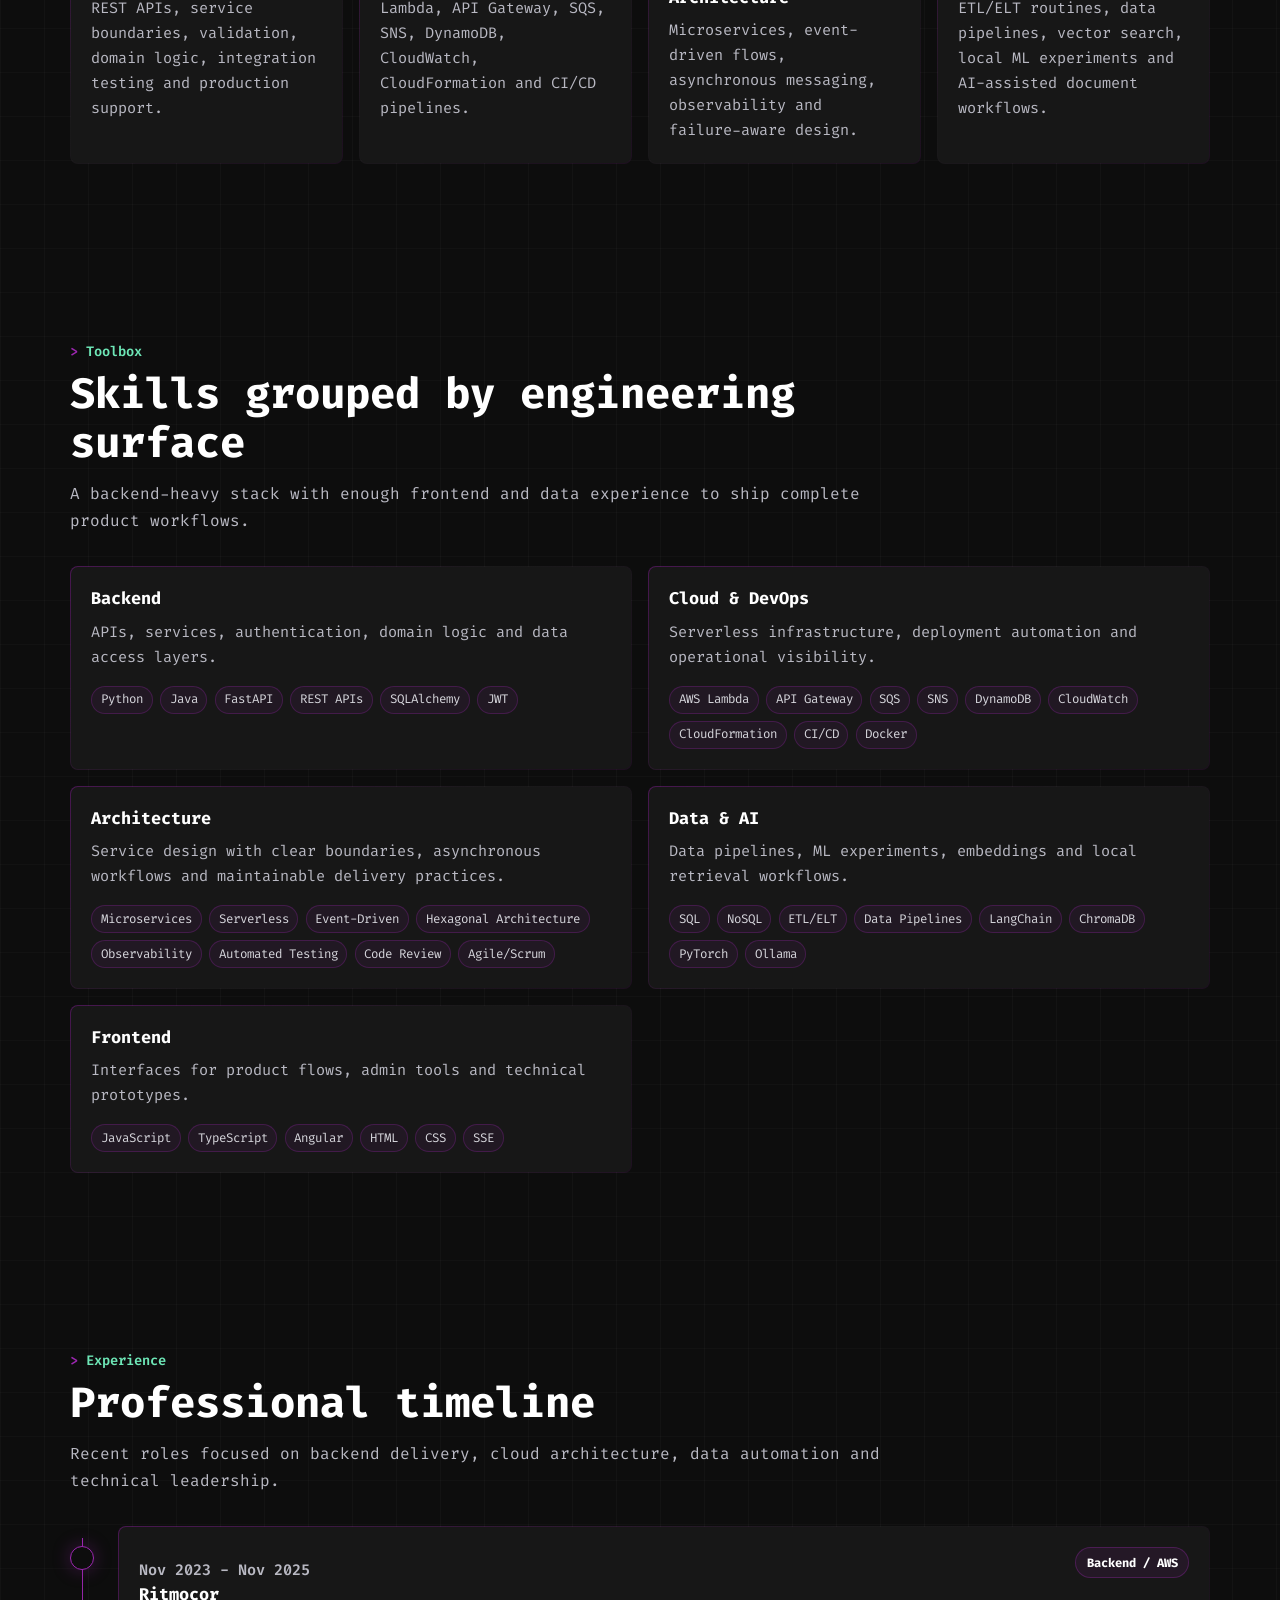
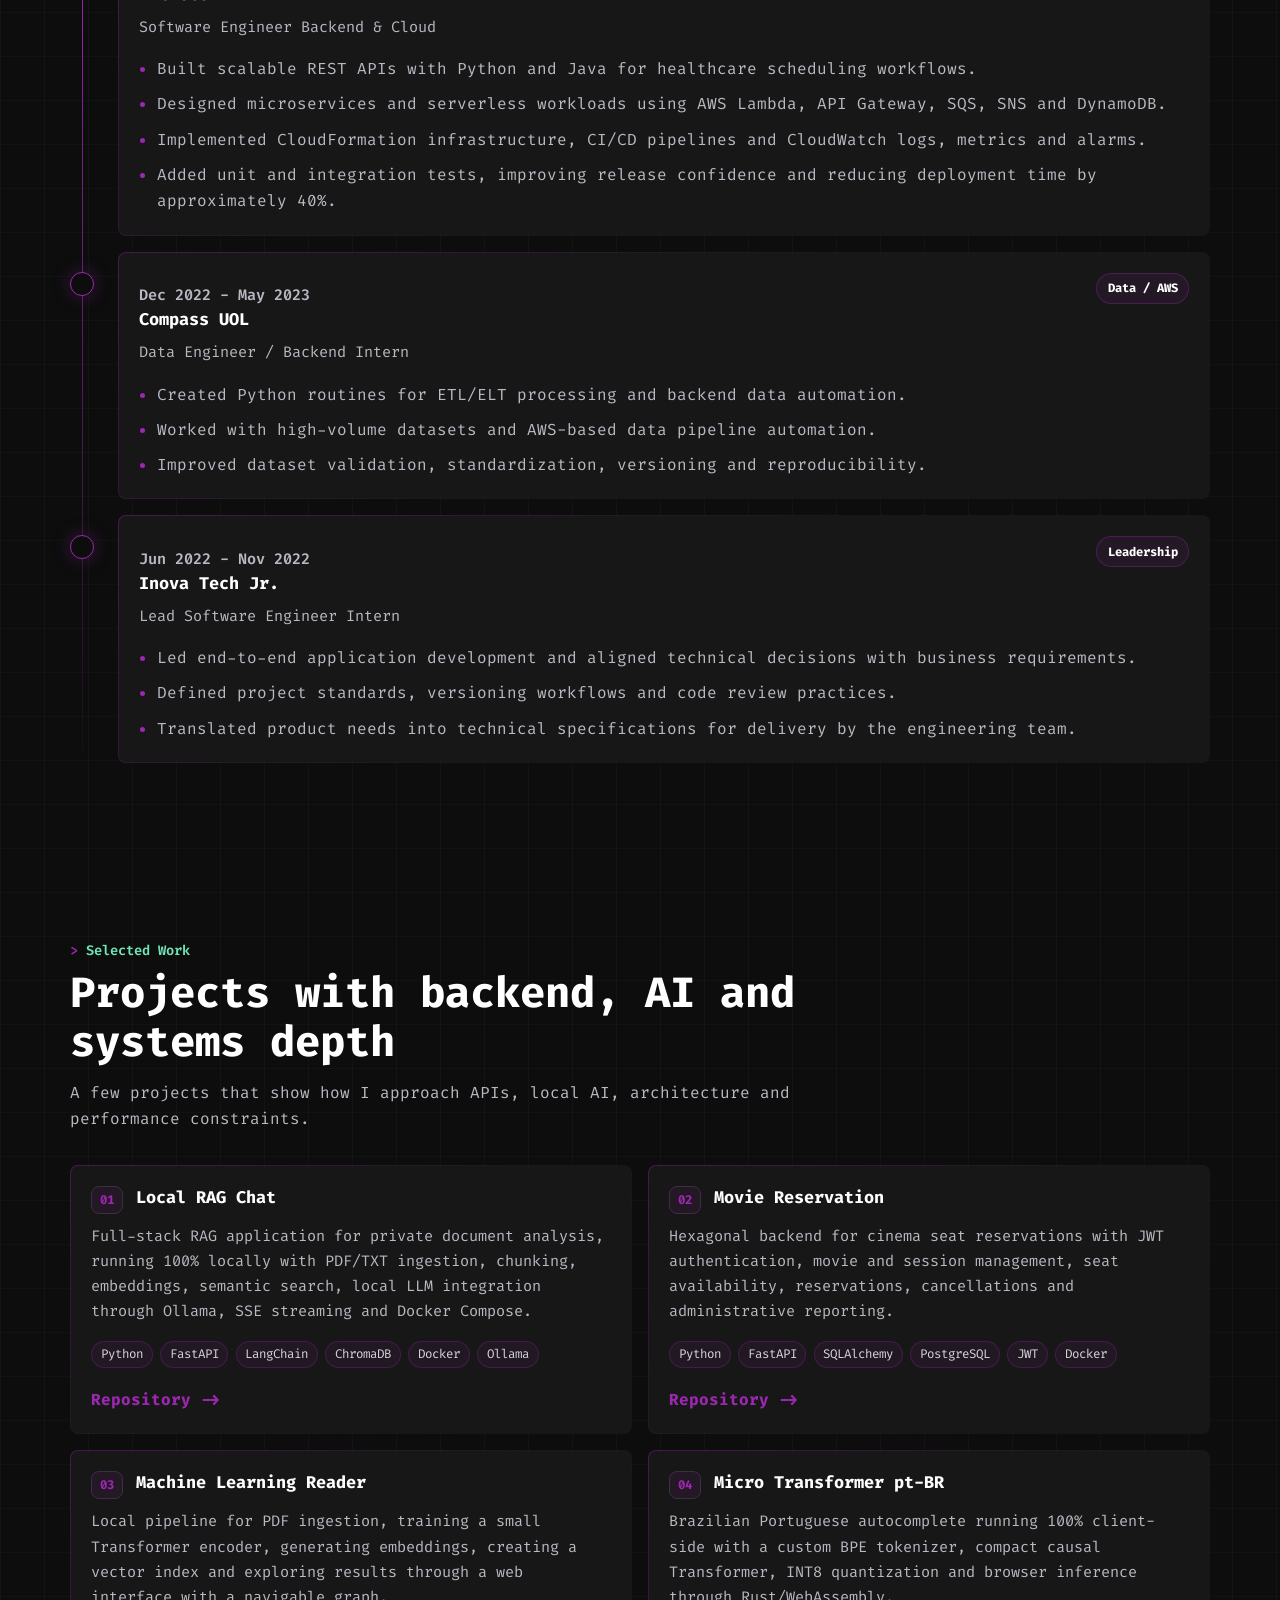
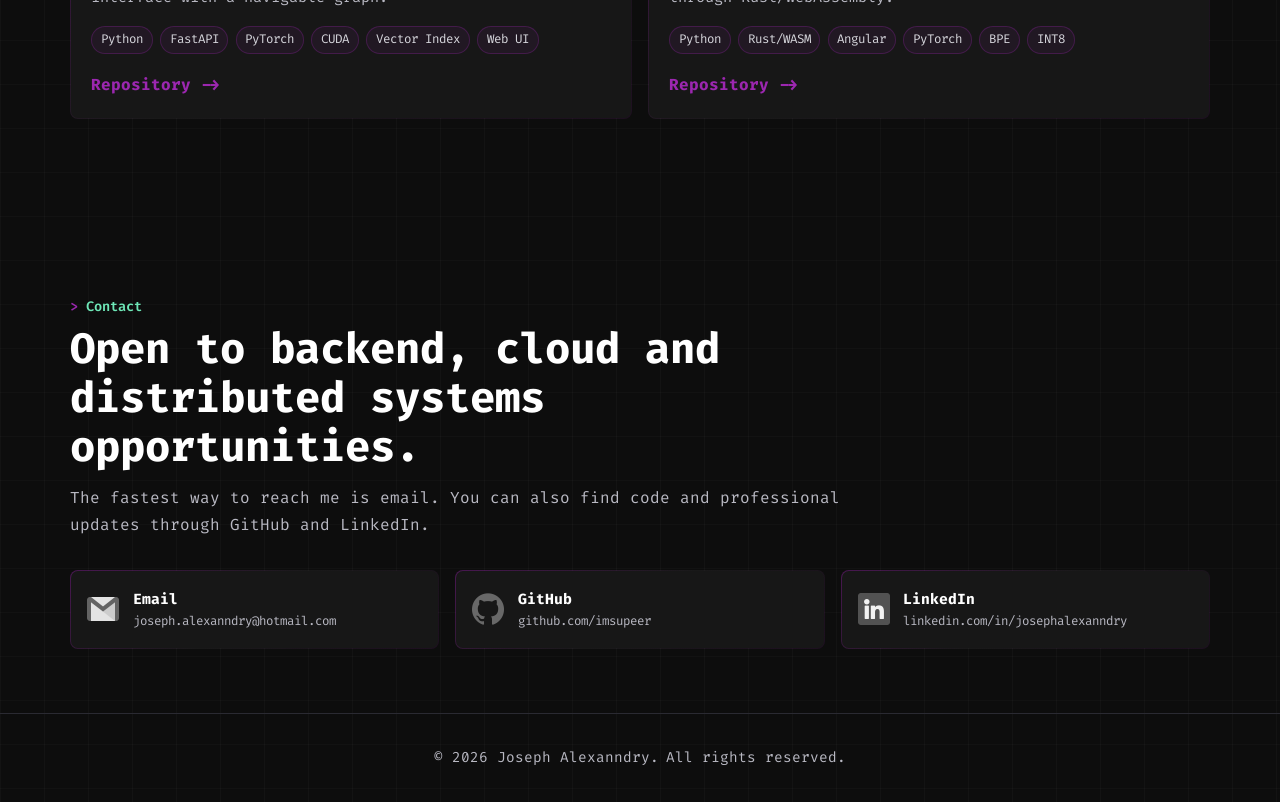
==== commit 8cc47518: "update infos" ====
--- a/index.html
+++ b/index.html
@@ -1,178 +1,524 @@
-<!DOCTYPE html>
+<!doctype html>
 <html lang="en" data-lang="en">
   <head>
     <meta charset="UTF-8" />
     <meta name="viewport" content="width=device-width, initial-scale=1" />
-    <title>Portfolio | Joseph Alexanndry</title>
+    <title>Joseph Alexanndry | Software Engineer Backend & Cloud</title>
+    <meta
+      name="description"
+      content="Software Engineer based in Brazil with 4+ years of experience building backend systems, distributed architectures, AWS serverless platforms, REST APIs and data/AI tools."
+      data-i18n-content="meta.description"
+    />
+    <meta name="theme-color" content="#0d0d0d" />
+    <meta property="og:type" content="website" />
+    <meta property="og:url" content="https://imsupeer.github.io/portfolio/" />
+    <meta property="og:title" content="Joseph Alexanndry | Software Engineer Backend & Cloud" data-i18n-content="meta.ogTitle" />
+    <meta
+      property="og:description"
+      content="Backend-heavy Software Engineer focused on AWS, microservices, serverless, distributed systems and reliable APIs."
+      data-i18n-content="meta.ogDescription"
+    />
+    <meta property="og:image" content="assets/logo.png" />
+    <meta name="twitter:card" content="summary" />
+    <link rel="canonical" href="https://imsupeer.github.io/portfolio/" />
     <link rel="icon" href="assets/favicon.ico" type="image/x-icon" />
     <link rel="preconnect" href="https://fonts.googleapis.com" />
     <link rel="preconnect" href="https://fonts.gstatic.com" crossorigin />
-    <link href="https://fonts.googleapis.com/css2?family=Fira+Code:wght@400;600&display=swap" rel="stylesheet" />
+    <link href="https://fonts.googleapis.com/css2?family=Fira+Code:wght@400;500;600;700&display=swap" rel="stylesheet" />
     <link rel="stylesheet" href="styles.css" />
     <script defer src="script.js"></script>
   </head>
   <body>
-    <header>
-      <div class="logo">
-        <img src="assets/logo.png" alt="Logo" class="logo-icon" />
-        basas-dev.sh
-      </div>
-      <nav>
-        <a href="#about" data-i18n="nav.about">About</a>
-        <a href="#skills" data-i18n="nav.skills">Skills</a>
-        <a href="#experiences" data-i18n="nav.experiences">Experiences</a>
-        <a href="#projects" data-i18n="nav.projects">Projects</a>
-        <a href="#contact" data-i18n="nav.contact">Contact</a>
-      </nav>
-      <div class="lang-switch">
-        <button id="btn-en" data-lang-btn="en" aria-pressed="true">EN</button>
-        <button id="btn-pt" data-lang-btn="pt" aria-pressed="false">PT</button>
+    <a class="skip-link" href="#main" data-i18n="a11y.skip">Skip to content</a>
+
+    <header class="site-header" id="top">
+      <div class="header-inner">
+        <a class="brand" href="#about" aria-label="Joseph Alexanndry portfolio home" data-i18n-aria-label="brand.aria">
+          <img src="assets/logo.png" alt="Joseph Alexanndry developer logo" class="brand-icon" />
+          <span class="brand-text">basas-dev.sh</span>
+        </a>
+
+        <button
+          class="menu-toggle"
+          type="button"
+          aria-controls="primary-nav"
+          aria-expanded="false"
+          aria-label="Open navigation menu"
+          data-i18n-aria-label="nav.toggleOpen"
+        >
+          <span></span>
+          <span></span>
+          <span></span>
+        </button>
+
+        <nav class="site-nav" id="primary-nav" aria-label="Primary navigation" data-i18n-aria-label="nav.aria">
+          <a href="#about" data-i18n="nav.about">About</a>
+          <a href="#expertise" data-i18n="nav.expertise">Expertise</a>
+          <a href="#skills" data-i18n="nav.skills">Skills</a>
+          <a href="#experience" data-i18n="nav.experience">Experience</a>
+          <a href="#projects" data-i18n="nav.projects">Projects</a>
+          <a href="#contact" data-i18n="nav.contact">Contact</a>
+        </nav>
+
+        <div class="header-actions">
+          <a
+            class="social-pill"
+            href="https://github.com/imsupeer"
+            target="_blank"
+            rel="noreferrer"
+            aria-label="GitHub profile"
+            data-i18n-aria-label="social.github"
+            >GH</a
+          >
+          <a
+            class="social-pill"
+            href="https://www.linkedin.com/in/josephalexanndry"
+            target="_blank"
+            rel="noreferrer"
+            aria-label="LinkedIn profile"
+            data-i18n-aria-label="social.linkedin"
+          >
+            IN
+          </a>
+          <div class="lang-switch" role="group" aria-label="Language selector" data-i18n-aria-label="lang.aria">
+            <button id="btn-en" type="button" data-lang-btn="en" aria-pressed="true">EN</button>
+            <button id="btn-pt" type="button" data-lang-btn="pt" aria-pressed="false">PT</button>
+          </div>
+        </div>
       </div>
     </header>
 
-    <main>
-      <section id="about" class="hero">
-        <h1 data-i18n="hero.title">Hi, I'm Joseph Alexanndry</h1>
-        <p data-i18n="hero.subtitle">
-          Backend-heavy full-stack developer based in Petrolina-PE, Brazil. ~3 years of experience building cloud-first apps with Python, Angular, and
-          AWS (serverless, event-driven microservices).
-        </p>
+    <main id="main">
+      <section id="about" class="section hero-section" aria-labelledby="hero-title">
+        <div class="hero-grid">
+          <div class="hero-copy">
+            <p class="terminal-prompt" data-i18n="hero.prompt">joseph@portfolio:~$ build reliable backend systems</p>
+            <h1 id="hero-title" data-i18n="hero.title">Joseph Alexanndry Pires dos Santos Soares</h1>
+            <p class="hero-position" data-i18n="hero.position">Software Engineer focused on Backend, Distributed Systems and AWS Cloud.</p>
+            <p class="hero-summary" data-i18n="hero.summary">
+              I design and build production-ready APIs, microservices and serverless platforms with Python, Java, JavaScript/TypeScript and AWS. My
+              work connects clean architecture, observability, automated testing and pragmatic delivery.
+            </p>
+
+            <div class="hero-ctas" aria-label="Primary actions" data-i18n-aria-label="hero.ctas.aria">
+              <a class="btn btn-primary" href="#projects" data-i18n="hero.cta.projects">View Projects</a>
+              <a class="btn btn-secondary" href="#contact" data-i18n="hero.cta.contact">Contact Me</a>
+            </div>
+
+            <ul class="hero-meta" aria-label="Professional summary" data-i18n-aria-label="hero.meta.aria">
+              <li>
+                <span data-i18n="hero.meta.location">Location</span>
+                <strong>Petrolina, PE, Brasil</strong>
+              </li>
+              <li>
+                <span data-i18n="hero.meta.experience">Experience</span>
+                <strong data-i18n="hero.meta.experienceValue">4+ years</strong>
+              </li>
+              <li>
+                <span data-i18n="hero.meta.focus">Focus</span>
+                <strong data-i18n="hero.meta.focusValue">Backend, AWS, Distributed Systems</strong>
+              </li>
+            </ul>
+          </div>
+
+          <aside class="hero-terminal" aria-label="Terminal profile snapshot" data-i18n-aria-label="hero.terminal.aria">
+            <div class="terminal-bar" aria-hidden="true">
+              <span></span>
+              <span></span>
+              <span></span>
+            </div>
+            <div class="terminal-body">
+              <p><span class="cmd">$</span> <span data-i18n="hero.terminal.command">cat profile.json</span></p>
+              <dl>
+                <div>
+                  <dt data-i18n="hero.terminal.role">role</dt>
+                  <dd data-i18n="hero.terminal.roleValue">Software Engineer</dd>
+                </div>
+                <div>
+                  <dt data-i18n="hero.terminal.stack">stack</dt>
+                  <dd>Python, Java, JS/TS, AWS</dd>
+                </div>
+                <div>
+                  <dt data-i18n="hero.terminal.systems">systems</dt>
+                  <dd data-i18n="hero.terminal.systemsValue">Microservices, Serverless, REST APIs</dd>
+                </div>
+                <div>
+                  <dt data-i18n="hero.terminal.signal">signal</dt>
+                  <dd data-i18n="hero.terminal.signalValue">40% faster deploys at Ritmocor</dd>
+                </div>
+              </dl>
+            </div>
+          </aside>
+        </div>
       </section>
 
-      <section id="skills" class="skills-section">
-        <h2 data-i18n="skills.title">Skills</h2>
-
-        <div class="skills-highlight">
-          <div class="badge" data-i18n="skills.badges.backend">Backend-first</div>
-          <div class="badge" data-i18n="skills.badges.serverless">Serverless</div>
-          <div class="badge">Python</div>
-          <div class="badge">Angular</div>
-          <div class="badge">AWS</div>
-          <div class="badge" data-i18n="skills.badges.testing">Testing & CI/CD</div>
-          <div class="badge">DynamoDB</div>
-          <div class="badge">API Gateway</div>
-          <div class="badge">Cognito</div>
-        </div>
-
-        <div class="skill-grid emphasis">
+      <section id="expertise" class="section" aria-labelledby="expertise-title">
+        <div class="section-heading">
+          <p class="section-kicker" data-i18n="expertise.kicker">Core Expertise</p>
+          <h2 id="expertise-title" data-i18n="expertise.title">Engineering backend systems that can be operated, observed and evolved.</h2>
+          <p data-i18n="expertise.intro">
+            My strongest work is at the intersection of backend engineering, cloud infrastructure and product delivery.
+          </p>
+        </div>
+
+        <div class="expertise-grid">
+          <article class="expertise-card">
+            <span class="card-index">01</span>
+            <h3 data-i18n="expertise.backend.title">Backend APIs</h3>
+            <p data-i18n="expertise.backend.desc">
+              REST APIs, service boundaries, validation, domain logic, integration testing and production support.
+            </p>
+          </article>
+
+          <article class="expertise-card">
+            <span class="card-index">02</span>
+            <h3 data-i18n="expertise.cloud.title">AWS Serverless</h3>
+            <p data-i18n="expertise.cloud.desc">Lambda, API Gateway, SQS, SNS, DynamoDB, CloudWatch, CloudFormation and CI/CD pipelines.</p>
+          </article>
+
+          <article class="expertise-card">
+            <span class="card-index">03</span>
+            <h3 data-i18n="expertise.arch.title">Distributed Architecture</h3>
+            <p data-i18n="expertise.arch.desc">Microservices, event-driven flows, asynchronous messaging, observability and failure-aware design.</p>
+          </article>
+
+          <article class="expertise-card">
+            <span class="card-index">04</span>
+            <h3 data-i18n="expertise.data.title">Data & AI Tooling</h3>
+            <p data-i18n="expertise.data.desc">
+              ETL/ELT routines, data pipelines, vector search, local ML experiments and AI-assisted document workflows.
+            </p>
+          </article>
+        </div>
+      </section>
+
+      <section id="skills" class="section skills-section" aria-labelledby="skills-title">
+        <div class="section-heading">
+          <p class="section-kicker" data-i18n="skills.kicker">Toolbox</p>
+          <h2 id="skills-title" data-i18n="skills.title">Skills grouped by engineering surface</h2>
+          <p data-i18n="skills.intro">A backend-heavy stack with enough frontend and data experience to ship complete product workflows.</p>
+        </div>
+
+        <div class="skills-grid">
           <article class="skill-card">
-            <h3>Python</h3>
-            <p data-i18n="skills.python.desc">REST APIs, automation, testing, domain-driven backends.</p>
-            <ul class="chips">
+            <h3 data-i18n="skills.backend.title">Backend</h3>
+            <p data-i18n="skills.backend.desc">APIs, services, authentication, domain logic and data access layers.</p>
+            <ul class="chips">
+              <li>Python</li>
+              <li>Java</li>
               <li>FastAPI</li>
-              <li>Pytest</li>
-              <li>Pydantic</li>
-              <li>moto</li>
+              <li>REST APIs</li>
+              <li>SQLAlchemy</li>
+              <li>JWT</li>
             </ul>
           </article>
 
           <article class="skill-card">
-            <h3>Angular</h3>
-            <p data-i18n="skills.angular.desc">Responsive UIs, reusable components, form flows, guards.</p>
-            <ul class="chips">
-              <li>Angular Material</li>
-              <li>RxJS</li>
-              <li>Forms</li>
-              <li>Routing</li>
+            <h3 data-i18n="skills.cloud.title">Cloud & DevOps</h3>
+            <p data-i18n="skills.cloud.desc">Serverless infrastructure, deployment automation and operational visibility.</p>
+            <ul class="chips">
+              <li>AWS Lambda</li>
+              <li>API Gateway</li>
+              <li>SQS</li>
+              <li>SNS</li>
+              <li>DynamoDB</li>
+              <li>CloudWatch</li>
+              <li>CloudFormation</li>
+              <li>CI/CD</li>
+              <li>Docker</li>
             </ul>
           </article>
 
           <article class="skill-card">
-            <h3>AWS</h3>
-            <p data-i18n="skills.aws.desc">Lambda, API Gateway, DynamoDB, SQS/SNS, Cognito, S3, CloudFront.</p>
-            <ul class="chips">
-              <li>CloudFormation</li>
-              <li>CodeBuild</li>
-              <li>CodePipeline</li>
-              <li>IaC</li>
-            </ul>
-          </article>
-
-          <article class="skill-card wide">
-            <h3 data-i18n="skills.method.title">Methodology & Engineering</h3>
-            <p data-i18n="skills.method.desc">Hexagonal architecture, event-driven design, observability-first, automation.</p>
-            <ul class="chips">
-              <li>DDD</li>
-              <li>Streams</li>
-              <li>Tracing/Logs</li>
-              <li>CDN/OAC</li>
+            <h3 data-i18n="skills.arch.title">Architecture</h3>
+            <p data-i18n="skills.arch.desc">Service design with clear boundaries, asynchronous workflows and maintainable delivery practices.</p>
+            <ul class="chips">
+              <li>Microservices</li>
+              <li>Serverless</li>
+              <li>Event-Driven</li>
+              <li>Hexagonal Architecture</li>
+              <li>Observability</li>
+              <li>Automated Testing</li>
+              <li>Code Review</li>
+              <li>Agile/Scrum</li>
+            </ul>
+          </article>
+
+          <article class="skill-card">
+            <h3 data-i18n="skills.data.title">Data & AI</h3>
+            <p data-i18n="skills.data.desc">Data pipelines, ML experiments, embeddings and local retrieval workflows.</p>
+            <ul class="chips">
+              <li>SQL</li>
+              <li>NoSQL</li>
+              <li>ETL/ELT</li>
+              <li>Data Pipelines</li>
+              <li>LangChain</li>
+              <li>ChromaDB</li>
+              <li>PyTorch</li>
+              <li>Ollama</li>
+            </ul>
+          </article>
+
+          <article class="skill-card">
+            <h3 data-i18n="skills.frontend.title">Frontend</h3>
+            <p data-i18n="skills.frontend.desc">Interfaces for product flows, admin tools and technical prototypes.</p>
+            <ul class="chips">
+              <li>JavaScript</li>
+              <li>TypeScript</li>
+              <li>Angular</li>
+              <li>HTML</li>
+              <li>CSS</li>
+              <li>SSE</li>
             </ul>
           </article>
         </div>
       </section>
 
-      <section id="experiences" class="experiences">
-        <h2 data-i18n="experiences.title">Experiences</h2>
-
-        <div class="experience-card">
-          <h4>RitmoCor — Healthcare Scheduling Platform</h4>
-          <p data-i18n="experiences.pa.desc">
-            Multi-service platform for appointments and availability. Angular front-end with Python/AWS serverless back-end, DynamoDB data model,
-            streams and event propagation.
+      <section id="experience" class="section experience-section" aria-labelledby="experience-title">
+        <div class="section-heading">
+          <p class="section-kicker" data-i18n="experience.kicker">Experience</p>
+          <h2 id="experience-title" data-i18n="experience.title">Professional timeline</h2>
+          <p data-i18n="experience.intro">Recent roles focused on backend delivery, cloud architecture, data automation and technical leadership.</p>
+        </div>
+
+        <div class="timeline">
+          <article class="timeline-item">
+            <div class="timeline-marker" aria-hidden="true"></div>
+            <div class="experience-card">
+              <div class="experience-header">
+                <div>
+                  <p class="period" data-i18n="experience.ritmocor.period">Nov 2023 - Nov 2025</p>
+                  <h3>Ritmocor</h3>
+                  <p class="role" data-i18n="experience.ritmocor.role">Software Engineer Backend & Cloud</p>
+                </div>
+                <span class="experience-tag">Backend / AWS</span>
+              </div>
+              <ul class="impact-list">
+                <li data-i18n="experience.ritmocor.item1">Built scalable REST APIs with Python and Java for healthcare scheduling workflows.</li>
+                <li data-i18n="experience.ritmocor.item2">
+                  Designed microservices and serverless workloads using AWS Lambda, API Gateway, SQS, SNS and DynamoDB.
+                </li>
+                <li data-i18n="experience.ritmocor.item3">
+                  Implemented CloudFormation infrastructure, CI/CD pipelines and CloudWatch logs, metrics and alarms.
+                </li>
+                <li data-i18n="experience.ritmocor.item4">
+                  Added unit and integration tests, improving release confidence and reducing deployment time by approximately 40%.
+                </li>
+              </ul>
+            </div>
+          </article>
+
+          <article class="timeline-item">
+            <div class="timeline-marker" aria-hidden="true"></div>
+            <div class="experience-card">
+              <div class="experience-header">
+                <div>
+                  <p class="period" data-i18n="experience.compass.period">Dec 2022 - May 2023</p>
+                  <h3>Compass UOL</h3>
+                  <p class="role" data-i18n="experience.compass.role">Data Engineer / Backend Intern</p>
+                </div>
+                <span class="experience-tag">Data / AWS</span>
+              </div>
+              <ul class="impact-list">
+                <li data-i18n="experience.compass.item1">Created Python routines for ETL/ELT processing and backend data automation.</li>
+                <li data-i18n="experience.compass.item2">Worked with high-volume datasets and AWS-based data pipeline automation.</li>
+                <li data-i18n="experience.compass.item3">Improved dataset validation, standardization, versioning and reproducibility.</li>
+              </ul>
+            </div>
+          </article>
+
+          <article class="timeline-item">
+            <div class="timeline-marker" aria-hidden="true"></div>
+            <div class="experience-card">
+              <div class="experience-header">
+                <div>
+                  <p class="period" data-i18n="experience.inova.period">Jun 2022 - Nov 2022</p>
+                  <h3>Inova Tech Jr.</h3>
+                  <p class="role" data-i18n="experience.inova.role">Lead Software Engineer Intern</p>
+                </div>
+                <span class="experience-tag">Leadership</span>
+              </div>
+              <ul class="impact-list">
+                <li data-i18n="experience.inova.item1">
+                  Led end-to-end application development and aligned technical decisions with business requirements.
+                </li>
+                <li data-i18n="experience.inova.item2">Defined project standards, versioning workflows and code review practices.</li>
+                <li data-i18n="experience.inova.item3">
+                  Translated product needs into technical specifications for delivery by the engineering team.
+                </li>
+              </ul>
+            </div>
+          </article>
+        </div>
+      </section>
+
+      <section id="projects" class="section projects-section" aria-labelledby="projects-title">
+        <div class="section-heading">
+          <p class="section-kicker" data-i18n="projects.kicker">Selected Work</p>
+          <h2 id="projects-title" data-i18n="projects.title">Projects with backend, AI and systems depth</h2>
+          <p data-i18n="projects.intro">A few projects that show how I approach APIs, local AI, architecture and performance constraints.</p>
+        </div>
+
+        <div class="project-grid">
+          <article class="project-card">
+            <div class="project-top">
+              <span class="card-index">01</span>
+              <h3>Local RAG Chat</h3>
+            </div>
+            <p data-i18n="projects.rag.desc">
+              Full-stack RAG application for private document analysis, running 100% locally with PDF/TXT ingestion, chunking, embeddings, semantic
+              search, local LLM integration through Ollama, SSE streaming and Docker Compose.
+            </p>
+            <ul class="chips">
+              <li>Python</li>
+              <li>FastAPI</li>
+              <li>LangChain</li>
+              <li>ChromaDB</li>
+              <li>Docker</li>
+              <li>Ollama</li>
+            </ul>
+            <a class="project-link" href="https://github.com/imsupeer/ragChat" target="_blank" rel="noreferrer" data-i18n="projects.repo"
+              >Repository</a
+            >
+          </article>
+
+          <article class="project-card">
+            <div class="project-top">
+              <span class="card-index">02</span>
+              <h3>Movie Reservation</h3>
+            </div>
+            <p data-i18n="projects.movie.desc">
+              Hexagonal backend for cinema seat reservations with JWT authentication, movie and session management, seat availability, reservations,
+              cancellations and administrative reporting.
+            </p>
+            <ul class="chips">
+              <li>Python</li>
+              <li>FastAPI</li>
+              <li>SQLAlchemy</li>
+              <li>PostgreSQL</li>
+              <li>JWT</li>
+              <li>Docker</li>
+            </ul>
+            <a
+              class="project-link"
+              href="https://github.com/imsupeer/movieReservationSystemBackend"
+              target="_blank"
+              rel="noreferrer"
+              data-i18n="projects.repo"
+              >Repository</a
+            >
+          </article>
+
+          <article class="project-card">
+            <div class="project-top">
+              <span class="card-index">03</span>
+              <h3>Machine Learning Reader</h3>
+            </div>
+            <p data-i18n="projects.ml.desc">
+              Local pipeline for PDF ingestion, training a small Transformer encoder, generating embeddings, creating a vector index and exploring
+              results through a web interface with a navigable graph.
+            </p>
+            <ul class="chips">
+              <li>Python</li>
+              <li>FastAPI</li>
+              <li>PyTorch</li>
+              <li>CUDA</li>
+              <li>Vector Index</li>
+              <li>Web UI</li>
+            </ul>
+            <a
+              class="project-link"
+              href="https://github.com/imsupeer/simpleMachineLearningProject"
+              target="_blank"
+              rel="noreferrer"
+              data-i18n="projects.repo"
+              >Repository</a
+            >
+          </article>
+
+          <article class="project-card">
+            <div class="project-top">
+              <span class="card-index">04</span>
+              <h3>Micro Transformer pt-BR</h3>
+            </div>
+            <p data-i18n="projects.micro.desc">
+              Brazilian Portuguese autocomplete running 100% client-side with a custom BPE tokenizer, compact causal Transformer, INT8 quantization
+              and browser inference through Rust/WebAssembly.
+            </p>
+            <ul class="chips">
+              <li>Python</li>
+              <li>Rust/WASM</li>
+              <li>Angular</li>
+              <li>PyTorch</li>
+              <li>BPE</li>
+              <li>INT8</li>
+            </ul>
+            <a class="project-link" href="https://github.com/imsupeer/microTransformerptBR" target="_blank" rel="noreferrer" data-i18n="projects.repo"
+              >Repository</a
+            >
+          </article>
+        </div>
+      </section>
+
+      <section id="contact" class="section contact-section" aria-labelledby="contact-title">
+        <div class="section-heading">
+          <p class="section-kicker" data-i18n="contact.kicker">Contact</p>
+          <h2 id="contact-title" data-i18n="contact.title">Open to backend, cloud and distributed systems opportunities.</h2>
+          <p data-i18n="contact.intro">
+            The fastest way to reach me is email. You can also find code and professional updates through GitHub and LinkedIn.
           </p>
-          <p class="stack">Stack: Angular, Python, AWS Lambda, API Gateway, DynamoDB, SNS/SQS, CloudFront</p>
-        </div>
-
-        <div class="experience-card">
-          <h4>RitmoCor — Microservices (Serverless)</h4>
-          <p data-i18n="experiences.ms.desc">
-            Hexagonal-architecture Lambdas with strict validators, IaC pipelines, and DynamoDB Streams → SQS fan-out for data change detection and
-            propagation across services.
-          </p>
-          <p class="stack">Stack: Python, AWS Lambda, DynamoDB Streams, SQS/SNS, CodeBuild/CodePipeline, CloudFormation</p>
-        </div>
-      </section>
-
-      <section id="projects" class="projects">
-        <h2 data-i18n="projects.title">Projects</h2>
-
-        <a class="project-card project-link" href="https://github.com/imsupeer/movieReservationSystemBackend" target="_blank" rel="noreferrer">
-          <h4>Movie Reservation</h4>
-          <p data-i18n="projects.movieres.desc">
-            Hexagonal-architecture backend for cinema seat reservations with JWT auth, movie & showtime management, seat availability/reservations,
-            cancellations, and admin reports.
-          </p>
-          <p class="stack">Python, FastAPI, SQLAlchemy, PostgreSQL, JWT, Docker</p>
-        </a>
-
-        <a class="project-card project-link" href="https://github.com/imsupeer/simpleMachineLearningProject" target="_blank" rel="noreferrer">
-          <h4>Machine Learning Reader</h4>
-          <p data-i18n="projects.machine.desc">
-            This porject is a local pipeline to ingest PDFs, train a small Transformer encoder, generate embeddings, build a vector index and browse
-            results in a lightweight web UI with a zoomable graph. Everything runs on your machine.
-          </p>
-          <p class="stack">Python, FastAPI, Machine Learning, PyTorch, CUDA, Web Interface</p>
-        </a>
-
-        <a class="project-card project-link" href="https://github.com/imsupeer/microTransformerptBR" target="_blank" rel="noreferrer">
-          <h4>Micro Transformer to ptBR</h4>
-          <p data-i18n="projects.micro.desc">
-            Text autocomplete 100% client-side in Brazilian Portuguese: custom BPE tokenizer, small causal Transformer, PyTorch training, INT8
-            quantization, and in-browser inference via WebAssembly (Rust).
-          </p>
-          <p class="stack">Python, Rust→WASM, Angular</p>
-        </a>
-      </section>
-
-      <section id="contact" class="contact">
-        <h2 data-i18n="contact.title">Contact</h2>
+        </div>
+
         <div class="contact-grid">
-          <a href="mailto:joseph.alexanndry@hotmail.com" aria-label="Email">
-            <img src="assets/mail.png" alt="Email" class="contact-icon" />
-            <span>joseph.alexanndry@hotmail.com</span>
+          <a
+            class="contact-card"
+            href="mailto:joseph.alexanndry@hotmail.com"
+            aria-label="Send email to Joseph Alexanndry"
+            data-i18n-aria-label="contact.email.aria"
+          >
+            <img src="assets/mail.png" alt="" class="contact-icon" aria-hidden="true" />
+            <span>
+              <strong data-i18n="contact.email.label">Email</strong>
+              <small>joseph.alexanndry@hotmail.com</small>
+            </span>
           </a>
-          <a href="https://github.com/imsupeer" target="_blank" rel="noreferrer" aria-label="GitHub">
-            <img src="assets/github.png" alt="GitHub" class="contact-icon" />
-            <span>github.com/imsupeer</span>
+
+          <a
+            class="contact-card"
+            href="https://github.com/imsupeer"
+            target="_blank"
+            rel="noreferrer"
+            aria-label="Open Joseph Alexanndry GitHub profile"
+            data-i18n-aria-label="contact.github.aria"
+          >
+            <img src="assets/github.png" alt="" class="contact-icon" aria-hidden="true" />
+            <span>
+              <strong>GitHub</strong>
+              <small>github.com/imsupeer</small>
+            </span>
           </a>
-          <!-- <a href="https://www.linkedin.com/in/josephalexanndry" target="_blank" rel="noreferrer" aria-label="LinkedIn">
-            <img src="assets/linkedin.png" alt="LinkedIn" class="contact-icon" />
-            <span>linkedin.com/in/josephalexanndry</span>
-          </a> -->
+
+          <a
+            class="contact-card"
+            href="https://www.linkedin.com/in/josephalexanndry"
+            target="_blank"
+            rel="noreferrer"
+            aria-label="Open Joseph Alexanndry LinkedIn profile"
+            data-i18n-aria-label="contact.linkedin.aria"
+          >
+            <img src="assets/linkedin.png" alt="" class="contact-icon" aria-hidden="true" />
+            <span>
+              <strong>LinkedIn</strong>
+              <small>linkedin.com/in/josephalexanndry</small>
+            </span>
+          </a>
         </div>
       </section>
     </main>
 
-    <footer>&copy; <span id="year"></span> Joseph Alexanndry. <span data-i18n="footer.rights">All rights reserved.</span></footer>
+    <footer class="site-footer">
+      <span>&copy; <span id="year"></span> Joseph Alexanndry.</span>
+      <span data-i18n="footer.rights">All rights reserved.</span>
+    </footer>
   </body>
 </html>
--- a/styles.css
+++ b/styles.css
@@ -1,259 +1,931 @@
 :root {
   --bg-color: #0d0d0d;
-  --text-color: #e0e0e0;
+  --bg-elevated: #121212;
+  --bg-card: #171717;
+  --bg-card-strong: #1d1d1d;
+  --text-color: #f1f1f1;
+  --muted: #b9b9c3;
+  --muted-strong: #d7d7dd;
+  --line: #2a2a32;
+  --line-strong: #3a3042;
   --accent-color: #9c27b0;
-  --muted: #bdbdbd;
-  --card: #1a1a1a;
+  --accent-soft: rgba(156, 39, 176, 0.16);
+  --accent-glow: rgba(156, 39, 176, 0.34);
+  --success: #6ee7b7;
   --font-family: 'Fira Code', monospace;
+  --header-height: 76px;
+  --max-width: 1140px;
+  --radius: 8px;
 }
 
 * {
+  box-sizing: border-box;
   margin: 0;
   padding: 0;
-  box-sizing: border-box;
+}
+
+html {
+  scroll-behavior: smooth;
+  scroll-padding-top: calc(var(--header-height) + 24px);
 }
 
 body {
-  background-color: var(--bg-color);
+  min-height: 100vh;
+  background:
+    linear-gradient(90deg, rgba(255, 255, 255, 0.025) 1px, transparent 1px), linear-gradient(180deg, rgba(255, 255, 255, 0.018) 1px, transparent 1px),
+    radial-gradient(circle at 50% 0%, rgba(156, 39, 176, 0.12), transparent 34rem), var(--bg-color);
+  background-size:
+    44px 44px,
+    44px 44px,
+    auto,
+    auto;
   color: var(--text-color);
   font-family: var(--font-family);
-  line-height: 1.6;
-}
-
-header {
-  display: flex;
-  gap: 1rem;
-  justify-content: space-between;
-  align-items: center;
-  padding: 1rem 2rem;
-  background: #111;
-  border-bottom: 2px solid var(--accent-color);
+  line-height: 1.65;
+  text-rendering: optimizeLegibility;
+}
+
+body::selection {
+  background: var(--accent-color);
+  color: #fff;
+}
+
+a {
+  color: inherit;
+}
+
+img {
+  max-width: 100%;
+  display: block;
+}
+
+button,
+a {
+  -webkit-tap-highlight-color: transparent;
+}
+
+:focus-visible {
+  outline: 2px solid var(--accent-color);
+  outline-offset: 4px;
+}
+
+.skip-link {
+  position: fixed;
+  left: 1rem;
+  top: 1rem;
+  z-index: 999;
+  transform: translateY(-150%);
+  background: var(--accent-color);
+  color: #fff;
+  padding: 0.65rem 0.9rem;
+  border-radius: var(--radius);
+  text-decoration: none;
+  font-weight: 700;
+  transition: transform 0.2s ease;
+}
+
+.skip-link:focus {
+  transform: translateY(0);
+}
+
+.site-header {
   position: sticky;
   top: 0;
   z-index: 100;
-}
-
-.logo-icon {
+  border-bottom: 1px solid rgba(156, 39, 176, 0.45);
+  background: rgba(13, 13, 13, 0.86);
+  backdrop-filter: blur(18px);
+  box-shadow: 0 12px 30px rgba(0, 0, 0, 0.34);
+}
+
+.header-inner {
+  min-height: var(--header-height);
+  max-width: var(--max-width);
+  margin: 0 auto;
+  padding: 0 1.25rem;
+  display: flex;
+  align-items: center;
+  justify-content: space-between;
+  gap: 1rem;
+}
+
+.brand {
+  display: inline-flex;
+  align-items: center;
+  gap: 0.7rem;
+  color: var(--text-color);
+  text-decoration: none;
+  font-weight: 700;
+  white-space: nowrap;
+}
+
+.brand-icon {
+  width: 36px;
+  height: 36px;
+  border-radius: var(--radius);
+  border: 1px solid var(--line-strong);
+  object-fit: cover;
+  box-shadow: 0 0 18px var(--accent-soft);
+}
+
+.brand-text {
+  color: var(--accent-color);
+}
+
+.site-nav {
+  display: flex;
+  align-items: center;
+  justify-content: center;
+  gap: clamp(0.6rem, 1.8vw, 1.35rem);
+  font-size: 0.92rem;
+}
+
+.site-nav a {
+  position: relative;
+  color: var(--muted-strong);
+  text-decoration: none;
+  transition: color 0.2s ease;
+}
+
+.site-nav a::before {
+  content: './';
+  color: var(--accent-color);
+  opacity: 0;
+  transform: translateX(-4px);
+  display: inline-block;
+  transition:
+    opacity 0.2s ease,
+    transform 0.2s ease;
+}
+
+.site-nav a:hover,
+.site-nav a:focus-visible {
+  color: #fff;
+}
+
+.site-nav a:hover::before,
+.site-nav a:focus-visible::before {
+  opacity: 1;
+  transform: translateX(0);
+}
+
+.header-actions {
+  display: flex;
+  align-items: center;
+  gap: 0.55rem;
+}
+
+.social-pill,
+.lang-switch button {
+  min-width: 38px;
+  min-height: 38px;
+  display: inline-flex;
+  align-items: center;
+  justify-content: center;
+  border: 1px solid var(--line);
+  border-radius: var(--radius);
+  background: rgba(255, 255, 255, 0.03);
+  color: var(--muted-strong);
+  font: 700 0.82rem var(--font-family);
+  text-decoration: none;
+  cursor: pointer;
+  transition:
+    border-color 0.2s ease,
+    color 0.2s ease,
+    background 0.2s ease,
+    transform 0.2s ease;
+}
+
+.social-pill:hover,
+.lang-switch button:hover {
+  border-color: var(--accent-color);
+  color: #fff;
+  background: var(--accent-soft);
+  transform: translateY(-1px);
+}
+
+.lang-switch {
+  display: flex;
+  gap: 0.35rem;
+  padding-left: 0.35rem;
+  border-left: 1px solid var(--line);
+}
+
+.lang-switch button[aria-pressed='true'] {
+  border-color: var(--accent-color);
+  color: #fff;
+  background: rgba(156, 39, 176, 0.22);
+  box-shadow: 0 0 16px rgba(156, 39, 176, 0.2);
+}
+
+.menu-toggle {
+  display: none;
+  width: 42px;
+  height: 42px;
+  border: 1px solid var(--line);
+  border-radius: var(--radius);
+  background: rgba(255, 255, 255, 0.03);
+  cursor: pointer;
+}
+
+.menu-toggle span {
+  display: block;
+  width: 18px;
+  height: 2px;
+  margin: 4px auto;
+  border-radius: 999px;
+  background: var(--text-color);
+  transition:
+    transform 0.2s ease,
+    opacity 0.2s ease;
+}
+
+.site-header.is-open .menu-toggle span:nth-child(1) {
+  transform: translateY(6px) rotate(45deg);
+}
+
+.site-header.is-open .menu-toggle span:nth-child(2) {
+  opacity: 0;
+}
+
+.site-header.is-open .menu-toggle span:nth-child(3) {
+  transform: translateY(-6px) rotate(-45deg);
+}
+
+.section {
+  width: min(100% - 2rem, var(--max-width));
+  margin: 0 auto;
+  padding: 5.5rem 0;
+}
+
+.hero-section {
+  padding-top: 4.5rem;
+}
+
+.hero-grid {
+  display: grid;
+  grid-template-columns: minmax(0, 1.15fr) minmax(300px, 0.85fr);
+  align-items: center;
+  gap: clamp(2rem, 6vw, 5rem);
+}
+
+.terminal-prompt,
+.section-kicker,
+.period {
+  color: var(--success);
+  font-size: 0.86rem;
+  font-weight: 600;
+}
+
+.terminal-prompt::before,
+.section-kicker::before {
+  content: '>';
+  color: var(--accent-color);
+  margin-right: 0.5rem;
+}
+
+.hero-copy h1 {
+  max-width: 860px;
+  margin-top: 0.8rem;
+  color: #fff;
+  font-size: clamp(2.25rem, 7vw, 5.4rem);
+  line-height: 1.02;
+  font-weight: 700;
+}
+
+.hero-position {
+  max-width: 780px;
+  margin-top: 1.25rem;
+  color: var(--accent-color);
+  font-size: clamp(1rem, 2vw, 1.25rem);
+  font-weight: 700;
+}
+
+.hero-summary {
+  max-width: 760px;
+  margin-top: 1rem;
+  color: var(--muted);
+  font-size: 1rem;
+}
+
+.hero-ctas {
+  display: flex;
+  flex-wrap: wrap;
+  gap: 0.75rem;
+  margin-top: 1.8rem;
+}
+
+.btn {
+  display: inline-flex;
+  align-items: center;
+  justify-content: center;
+  min-height: 44px;
+  padding: 0.75rem 1rem;
+  border-radius: var(--radius);
+  border: 1px solid transparent;
+  text-decoration: none;
+  font-weight: 700;
+  transition:
+    transform 0.2s ease,
+    border-color 0.2s ease,
+    background 0.2s ease,
+    box-shadow 0.2s ease;
+}
+
+.btn::before {
+  color: inherit;
+  margin-right: 0.45rem;
+}
+
+.btn-primary {
+  background: var(--accent-color);
+  color: #fff;
+  box-shadow: 0 0 24px rgba(156, 39, 176, 0.28);
+}
+
+.btn-primary::before {
+  content: '$';
+}
+
+.btn-secondary {
+  border-color: var(--line-strong);
+  background: rgba(255, 255, 255, 0.035);
+  color: var(--text-color);
+}
+
+.btn-secondary::before {
+  content: '>';
+  color: var(--accent-color);
+}
+
+.btn:hover {
+  transform: translateY(-2px);
+}
+
+.btn-primary:hover {
+  box-shadow: 0 0 34px rgba(156, 39, 176, 0.42);
+}
+
+.btn-secondary:hover {
+  border-color: var(--accent-color);
+  background: var(--accent-soft);
+}
+
+.hero-meta {
+  display: grid;
+  grid-template-columns: repeat(3, minmax(0, 1fr));
+  gap: 0.8rem;
+  margin-top: 2rem;
+  list-style: none;
+}
+
+.hero-meta li {
+  min-width: 0;
+  padding: 0.9rem;
+  border: 1px solid var(--line);
+  border-radius: var(--radius);
+  background: rgba(255, 255, 255, 0.028);
+}
+
+.hero-meta span {
+  display: block;
+  color: var(--muted);
+  font-size: 0.78rem;
+}
+
+.hero-meta strong {
+  display: block;
+  margin-top: 0.25rem;
+  color: #fff;
+  font-size: 0.88rem;
+}
+
+.hero-terminal {
+  border: 1px solid rgba(156, 39, 176, 0.44);
+  border-radius: var(--radius);
+  background:
+    linear-gradient(145deg, rgba(156, 39, 176, 0.12), transparent 44%),
+    linear-gradient(180deg, rgba(255, 255, 255, 0.055), rgba(255, 255, 255, 0.018)), var(--bg-card);
+  box-shadow:
+    0 0 36px rgba(156, 39, 176, 0.18),
+    0 20px 60px rgba(0, 0, 0, 0.35);
+  overflow: hidden;
+}
+
+.terminal-bar {
+  display: flex;
+  gap: 0.45rem;
+  padding: 0.85rem 1rem;
+  border-bottom: 1px solid var(--line);
+  background: rgba(0, 0, 0, 0.24);
+}
+
+.terminal-bar span {
+  width: 10px;
+  height: 10px;
+  border-radius: 50%;
+  background: var(--line-strong);
+}
+
+.terminal-bar span:nth-child(1) {
+  background: #ff5f57;
+}
+
+.terminal-bar span:nth-child(2) {
+  background: #ffbd2e;
+}
+
+.terminal-bar span:nth-child(3) {
+  background: #28c840;
+}
+
+.terminal-body {
+  padding: 1.25rem;
+}
+
+.terminal-body p {
+  margin-bottom: 1rem;
+  color: var(--muted-strong);
+}
+
+.cmd {
+  color: var(--accent-color);
+}
+
+.terminal-body dl {
+  display: grid;
+  gap: 0.75rem;
+}
+
+.terminal-body dl div {
+  display: grid;
+  grid-template-columns: 88px 1fr;
+  gap: 0.75rem;
+}
+
+.terminal-body dt {
+  color: var(--success);
+}
+
+.terminal-body dd {
+  color: #fff;
+}
+
+.section-heading {
+  max-width: 820px;
+  margin-bottom: 2rem;
+}
+
+.section-heading h2 {
+  margin-top: 0.45rem;
+  color: #fff;
+  font-size: clamp(1.65rem, 4vw, 2.65rem);
+  line-height: 1.15;
+}
+
+.section-heading p:last-child {
+  margin-top: 0.85rem;
+  color: var(--muted);
+}
+
+.expertise-grid,
+.skills-grid,
+.project-grid,
+.contact-grid {
+  display: grid;
+  gap: 1rem;
+}
+
+.expertise-grid {
+  grid-template-columns: repeat(4, minmax(0, 1fr));
+}
+
+.skills-grid {
+  grid-template-columns: repeat(2, minmax(0, 1fr));
+}
+
+.project-grid {
+  grid-template-columns: repeat(2, minmax(0, 1fr));
+}
+
+.contact-grid {
+  grid-template-columns: repeat(3, minmax(0, 1fr));
+}
+
+.expertise-card,
+.skill-card,
+.experience-card,
+.project-card,
+.contact-card {
+  position: relative;
+  border: 1px solid transparent;
+  border-radius: var(--radius);
+  background:
+    linear-gradient(var(--bg-card), var(--bg-card)) padding-box,
+    linear-gradient(145deg, rgba(156, 39, 176, 0.42), rgba(255, 255, 255, 0.05), rgba(156, 39, 176, 0.12)) border-box;
+  transition:
+    transform 0.2s ease,
+    border-color 0.2s ease,
+    box-shadow 0.2s ease,
+    background 0.2s ease;
+}
+
+.expertise-card,
+.skill-card,
+.experience-card,
+.project-card {
+  padding: 1.25rem;
+}
+
+.expertise-card:hover,
+.skill-card:hover,
+.experience-card:hover,
+.project-card:hover,
+.contact-card:hover {
+  transform: translateY(-3px);
+  border-color: rgba(156, 39, 176, 0.7);
+  box-shadow:
+    0 14px 32px rgba(0, 0, 0, 0.32),
+    0 0 26px rgba(156, 39, 176, 0.12);
+}
+
+.card-index {
+  display: inline-flex;
+  align-items: center;
+  justify-content: center;
+  min-width: 32px;
+  height: 28px;
+  margin-bottom: 1rem;
+  border: 1px solid var(--line-strong);
+  border-radius: var(--radius);
+  color: var(--accent-color);
+  background: rgba(156, 39, 176, 0.1);
+  font-size: 0.78rem;
+  font-weight: 700;
+}
+
+.expertise-card h3,
+.skill-card h3,
+.project-card h3,
+.experience-card h3 {
+  color: #fff;
+  font-size: 1.06rem;
+  line-height: 1.3;
+}
+
+.expertise-card p,
+.skill-card p,
+.project-card p,
+.experience-card p {
+  margin-top: 0.65rem;
+  color: var(--muted);
+  font-size: 0.95rem;
+}
+
+.chips {
+  display: flex;
+  flex-wrap: wrap;
+  gap: 0.45rem;
+  margin-top: 1rem;
+  list-style: none;
+}
+
+.chips li {
+  border: 1px solid rgba(156, 39, 176, 0.28);
+  border-radius: 999px;
+  background: rgba(156, 39, 176, 0.08);
+  color: var(--muted-strong);
+  padding: 0.28rem 0.55rem;
+  font-size: 0.78rem;
+  line-height: 1.35;
+}
+
+.timeline {
+  position: relative;
+  display: grid;
+  gap: 1rem;
+}
+
+.timeline::before {
+  content: '';
+  position: absolute;
+  top: 0.75rem;
+  bottom: 0.75rem;
+  left: 12px;
+  width: 1px;
+  background: linear-gradient(var(--accent-color), rgba(156, 39, 176, 0.08));
+}
+
+.timeline-item {
+  position: relative;
+  display: grid;
+  grid-template-columns: 32px 1fr;
+  gap: 1rem;
+}
+
+.timeline-marker {
+  width: 24px;
+  height: 24px;
+  margin-top: 1.25rem;
+  border: 1px solid var(--accent-color);
+  border-radius: 50%;
+  background: var(--bg-color);
+  box-shadow: 0 0 18px var(--accent-glow);
+}
+
+.experience-header {
+  display: flex;
+  align-items: flex-start;
+  justify-content: space-between;
+  gap: 1rem;
+}
+
+.role {
+  color: var(--muted-strong);
+}
+
+.experience-tag {
+  flex: 0 0 auto;
+  border: 1px solid rgba(156, 39, 176, 0.32);
+  border-radius: 999px;
+  background: rgba(156, 39, 176, 0.1);
+  color: #fff;
+  padding: 0.28rem 0.65rem;
+  font-size: 0.76rem;
+  font-weight: 700;
+}
+
+.impact-list {
+  display: grid;
+  gap: 0.55rem;
+  margin-top: 1rem;
+  padding-left: 1.1rem;
+  color: var(--muted);
+}
+
+.impact-list li::marker {
+  color: var(--accent-color);
+}
+
+.project-card {
+  display: flex;
+  min-height: 100%;
+  flex-direction: column;
+}
+
+.project-top {
+  display: flex;
+  align-items: flex-start;
+  gap: 0.8rem;
+}
+
+.project-top .card-index {
+  margin-bottom: 0;
+  flex: 0 0 auto;
+}
+
+.project-link {
+  width: fit-content;
+  margin-top: auto;
+  padding-top: 1.15rem;
+  color: var(--accent-color);
+  font-weight: 700;
+  text-decoration: none;
+}
+
+.project-link::after {
+  content: ' ->';
+  color: var(--accent-color);
+}
+
+.project-link:hover {
+  color: #fff;
+}
+
+.contact-section {
+  padding-bottom: 4rem;
+}
+
+.contact-card {
+  display: flex;
+  align-items: center;
+  gap: 0.85rem;
+  padding: 1rem;
+  color: var(--text-color);
+  text-decoration: none;
+}
+
+.contact-icon {
   width: 32px;
   height: 32px;
-  margin-right: 0.5rem;
-}
-
-.logo {
-  font-size: 1.1rem;
-  color: var(--accent-color);
-  display: flex;
+  flex: 0 0 auto;
+  filter: grayscale(1) brightness(0.95);
+  transition:
+    filter 0.2s ease,
+    transform 0.2s ease;
+}
+
+.contact-card:hover .contact-icon {
+  filter: none;
+  transform: translateY(-2px);
+}
+
+.contact-card span {
+  min-width: 0;
+}
+
+.contact-card strong {
+  display: block;
+  color: #fff;
+  font-size: 0.92rem;
+}
+
+.contact-card small {
+  display: block;
+  max-width: 100%;
+  color: var(--muted);
+  font-size: 0.78rem;
+  overflow-wrap: anywhere;
+}
+
+.site-footer {
+  display: flex;
+  flex-wrap: wrap;
   align-items: center;
-  font-weight: 600;
-  gap: 0.5rem;
-}
-
-nav a {
-  margin-left: 1.5rem;
-  color: var(--text-color);
-  text-decoration: none;
-  position: relative;
-  transition: color 0.25s ease;
-}
-nav a:hover {
-  color: var(--accent-color);
-}
-nav a::after {
-  content: '';
-  position: absolute;
-  width: 0;
-  height: 2px;
-  background: var(--accent-color);
-  left: 0;
-  bottom: -4px;
-  transition: width 0.25s ease;
-}
-nav a:hover::after {
-  width: 100%;
-}
-
-.lang-switch {
-  display: flex;
-  gap: 0.5rem;
-}
-.lang-switch button {
-  background: #1a1a1a;
-  color: var(--text-color);
-  border: 1px solid #2a2a2a;
-  border-radius: 8px;
-  padding: 0.4rem 0.75rem;
-  cursor: pointer;
-  font-family: var(--font-family);
-  font-size: 0.85rem;
-}
-.lang-switch button[aria-pressed='true'] {
-  border-color: var(--accent-color);
-  color: var(--accent-color);
-}
-
-main section {
-  padding: 4rem 2rem;
-  max-width: 1100px;
-  margin: 0 auto;
-}
-
-.hero {
+  justify-content: center;
+  gap: 0.45rem;
+  padding: 2rem 1rem;
+  border-top: 1px solid var(--line);
+  color: var(--muted);
+  font-size: 0.9rem;
   text-align: center;
 }
-.hero h1 {
-  font-size: 2.4rem;
-  margin-bottom: 1rem;
-  color: var(--accent-color);
-}
-.hero p {
-  font-size: 1.1rem;
-  max-width: 760px;
-  margin: 0.5rem auto 0;
-  color: var(--muted);
-}
-
-.skills-section h2,
-.projects h2,
-.experiences h2,
-.contact h2 {
-  font-size: 1.6rem;
-  letter-spacing: 0.5px;
-}
-
-.skills-highlight {
-  display: flex;
-  flex-wrap: wrap;
-  gap: 0.5rem;
-  margin: 1rem 0 1.5rem;
-}
-.badge {
-  background: #151515;
-  border: 1px solid #2a2a2a;
-  padding: 0.35rem 0.6rem;
-  border-radius: 999px;
-  font-size: 0.85rem;
-}
-
-.skill-grid {
-  display: grid;
-  grid-template-columns: repeat(auto-fit, minmax(260px, 1fr));
-  gap: 1.25rem;
-}
-.skill-grid.emphasis .skill-card {
-  background: linear-gradient(180deg, #1a1a1a 0%, #181818 100%);
-  border: 2px solid transparent;
-  transition: transform 0.25s ease, border-color 0.25s ease, box-shadow 0.25s ease;
-}
-.skill-card {
-  padding: 1.25rem;
-  border-radius: 12px;
-}
-.skill-card:hover {
-  transform: translateY(-4px);
-  border-color: var(--accent-color);
-  box-shadow: 0 8px 24px rgba(0, 0, 0, 0.35);
-}
-.skill-card h3 {
-  margin-bottom: 0.5rem;
-  color: var(--text-color);
-  font-size: 1.1rem;
-}
-.skill-card p {
-  color: var(--muted);
-  font-size: 0.95rem;
-  margin-bottom: 0.75rem;
-}
-.skill-card.wide {
-  grid-column: 1/-1;
-}
-
-.chips {
-  display: flex;
-  flex-wrap: wrap;
-  gap: 0.4rem;
-  list-style: none;
-}
-.chips li {
-  border: 1px dashed #2a2a2a;
-  padding: 0.25rem 0.5rem;
-  border-radius: 8px;
-  font-size: 0.85rem;
-  color: var(--text-color);
-}
-
-.projects,
-.experiences {
-  display: grid;
-  gap: 1rem;
-}
-.project-card,
-.experience-card {
-  background: #1a1a1a;
-  padding: 1.25rem;
-  border-radius: 10px;
-  border: 1px solid #2a2a2a;
-}
-.project-link {
-  text-decoration: none;
-  color: inherit;
-}
-.project-card h4,
-.experience-card h4 {
-  color: var(--text-color);
-  margin-bottom: 0.25rem;
-}
-.project-card p,
-.experience-card p {
-  color: var(--muted);
-}
-.stack {
-  margin-top: 0.5rem;
-  font-size: 0.9rem;
-  color: var(--text-color);
-}
-
-.contact {
-  text-align: center;
-}
-.contact-grid {
-  display: grid;
-  gap: 0.75rem;
-  justify-content: center;
-}
-.contact a {
-  display: inline-flex;
-  align-items: center;
-  gap: 0.5rem;
-  color: var(--text-color);
-  text-decoration: none;
-}
-.contact .contact-icon {
-  width: 24px;
-  height: 24px;
-  filter: grayscale(1) brightness(0.9);
-  transition: transform 0.2s ease, filter 0.2s ease;
-}
-.contact a:hover .contact-icon {
-  transform: translateY(-2px);
-  filter: none;
-}
-
-footer {
-  text-align: center;
-  padding: 2rem 1rem;
-  border-top: 1px solid #222;
-  color: var(--muted);
-  font-size: 0.95rem;
-}
-
-@media (max-width: 720px) {
-  header {
-    padding: 0.75rem 1rem;
-  }
-  nav a {
-    margin-left: 1rem;
-  }
-  .hero h1 {
-    font-size: 2rem;
-  }
-}
+
+@media (max-width: 1040px) {
+  .header-inner {
+    flex-wrap: wrap;
+    padding-block: 0.9rem;
+  }
+
+  .brand {
+    margin-right: auto;
+  }
+
+  .site-nav {
+    order: 3;
+    width: 100%;
+    justify-content: flex-start;
+    overflow-x: auto;
+    padding-bottom: 0.15rem;
+    scrollbar-width: thin;
+  }
+
+  .hero-grid {
+    grid-template-columns: 1fr;
+  }
+
+  .hero-terminal {
+    max-width: 760px;
+  }
+
+  .expertise-grid {
+    grid-template-columns: repeat(2, minmax(0, 1fr));
+  }
+
+  .contact-grid {
+    grid-template-columns: 1fr;
+  }
+}
+
+@media (max-width: 760px) {
+  :root {
+    --header-height: 64px;
+  }
+
+  .site-header {
+    background: rgba(13, 13, 13, 0.94);
+  }
+
+  .header-inner {
+    min-height: var(--header-height);
+  }
+
+  .menu-toggle {
+    display: block;
+  }
+
+  .site-nav,
+  .header-actions {
+    display: none;
+    width: 100%;
+  }
+
+  .site-header.is-open .site-nav {
+    display: grid;
+    grid-template-columns: 1fr;
+    gap: 0;
+    order: 3;
+    padding-top: 0.65rem;
+    border-top: 1px solid var(--line);
+    overflow: visible;
+  }
+
+  .site-header.is-open .site-nav a {
+    padding: 0.72rem 0;
+  }
+
+  .site-header.is-open .header-actions {
+    display: flex;
+    order: 4;
+    justify-content: flex-start;
+    padding-top: 0.75rem;
+  }
+
+  .section {
+    width: min(100% - 1.25rem, var(--max-width));
+    padding: 4rem 0;
+  }
+
+  .hero-section {
+    padding-top: 3rem;
+  }
+
+  .hero-copy h1 {
+    font-size: clamp(2rem, 12vw, 3.3rem);
+  }
+
+  .hero-ctas {
+    display: grid;
+    grid-template-columns: 1fr;
+  }
+
+  .hero-meta,
+  .expertise-grid,
+  .skills-grid,
+  .project-grid {
+    grid-template-columns: 1fr;
+  }
+
+  .terminal-body dl div {
+    grid-template-columns: 1fr;
+    gap: 0.15rem;
+  }
+
+  .timeline::before {
+    left: 9px;
+  }
+
+  .timeline-item {
+    grid-template-columns: 24px 1fr;
+    gap: 0.75rem;
+  }
+
+  .timeline-marker {
+    width: 18px;
+    height: 18px;
+  }
+
+  .experience-header {
+    display: grid;
+  }
+
+  .experience-tag {
+    width: fit-content;
+  }
+}
+
+@media (max-width: 420px) {
+  .brand-text {
+    max-width: 178px;
+    overflow: hidden;
+    text-overflow: ellipsis;
+  }
+
+  .header-inner {
+    padding-inline: 0.85rem;
+  }
+
+  .hero-copy h1 {
+    overflow-wrap: anywhere;
+  }
+
+  .social-pill,
+  .lang-switch button {
+    min-width: 36px;
+    min-height: 36px;
+  }
+}
+
+@media (prefers-reduced-motion: reduce) {
+  html {
+    scroll-behavior: auto;
+  }
+
+  *,
+  *::before,
+  *::after {
+    transition-duration: 0.01ms !important;
+    animation-duration: 0.01ms !important;
+    animation-iteration-count: 1 !important;
+  }
+}
